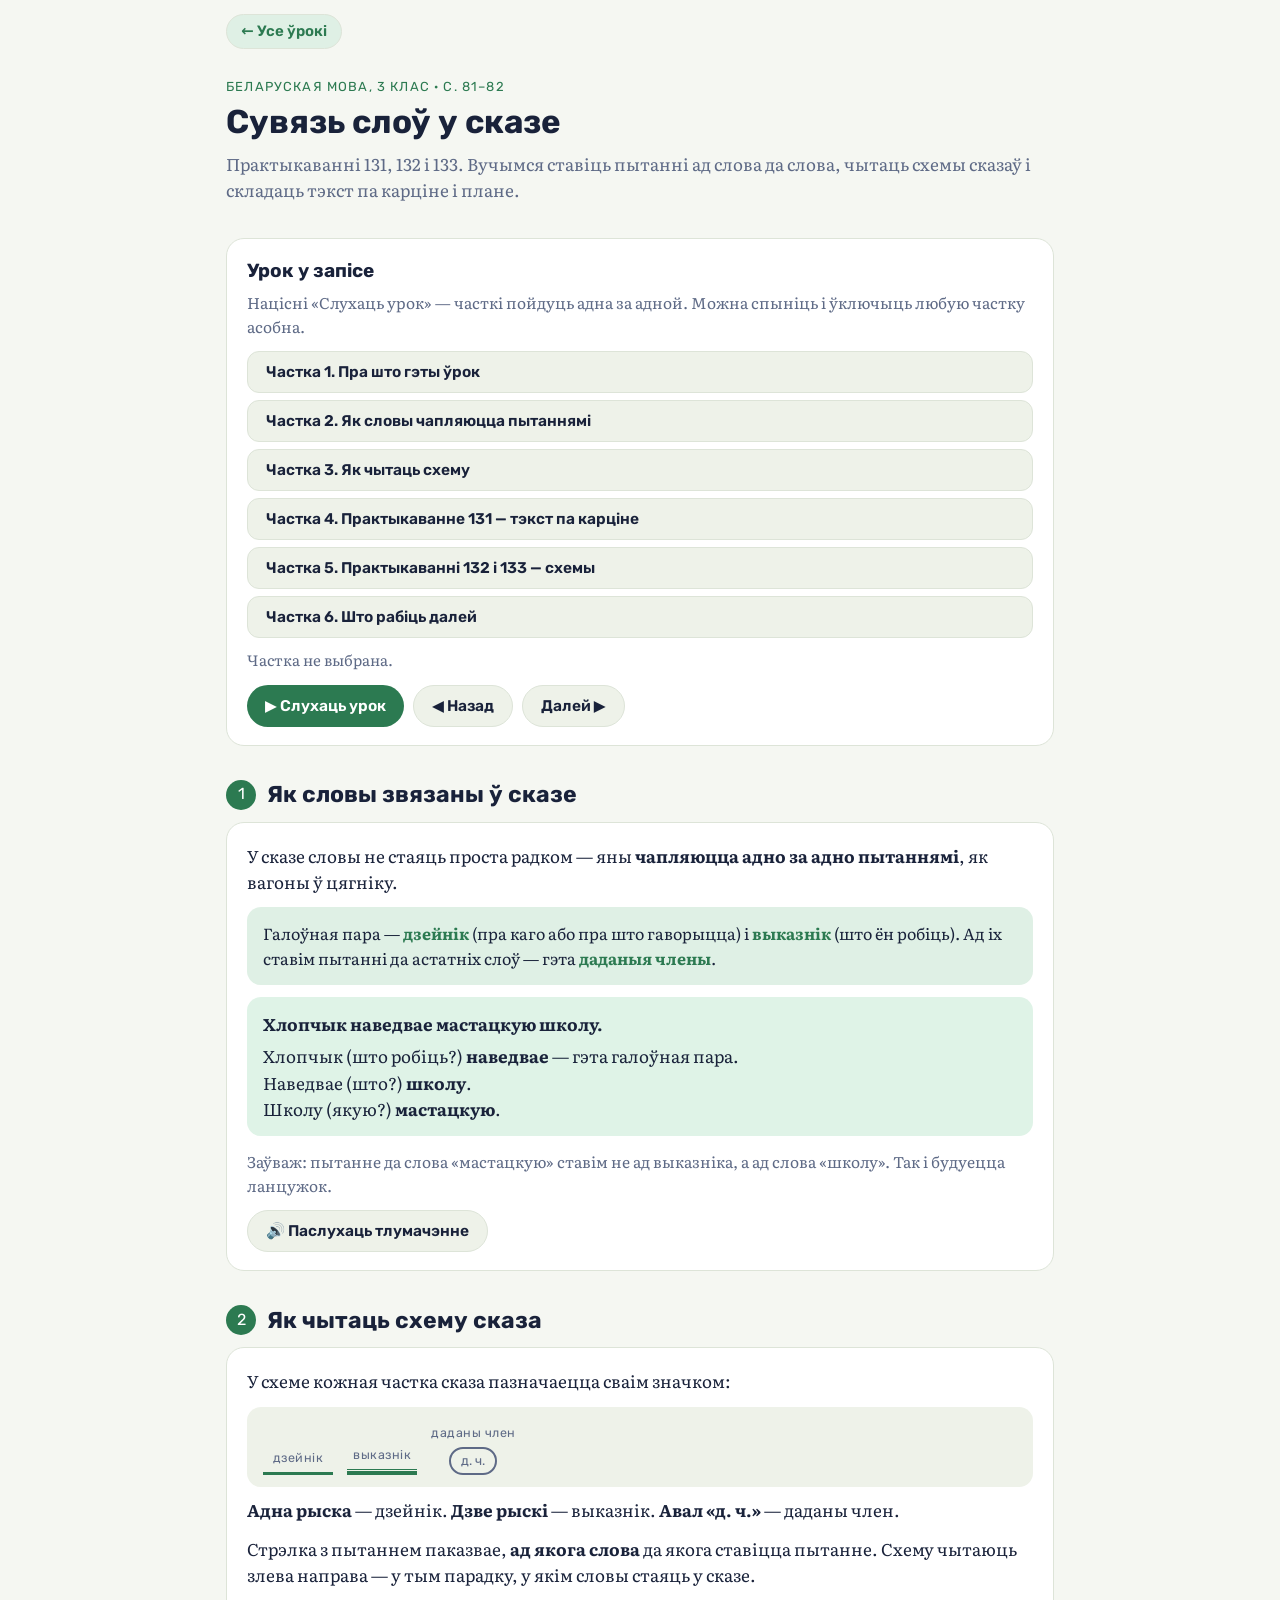
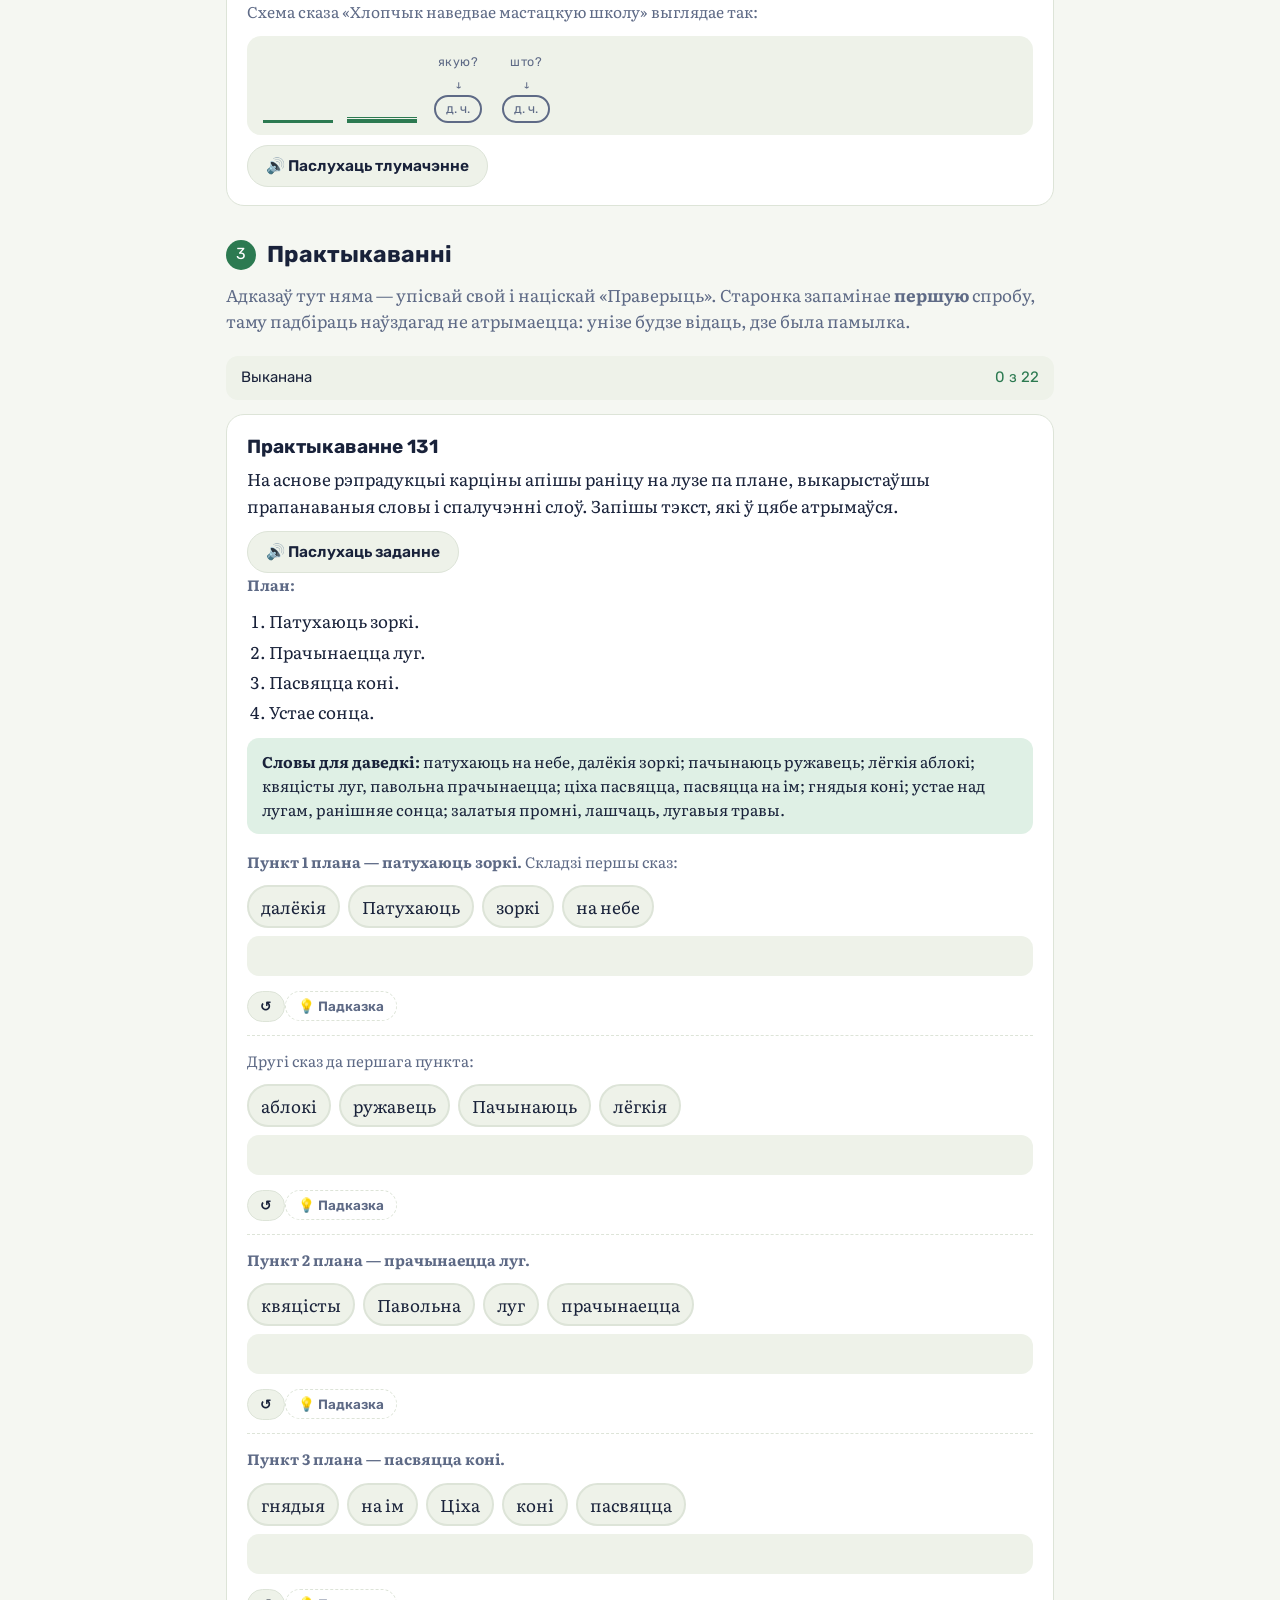
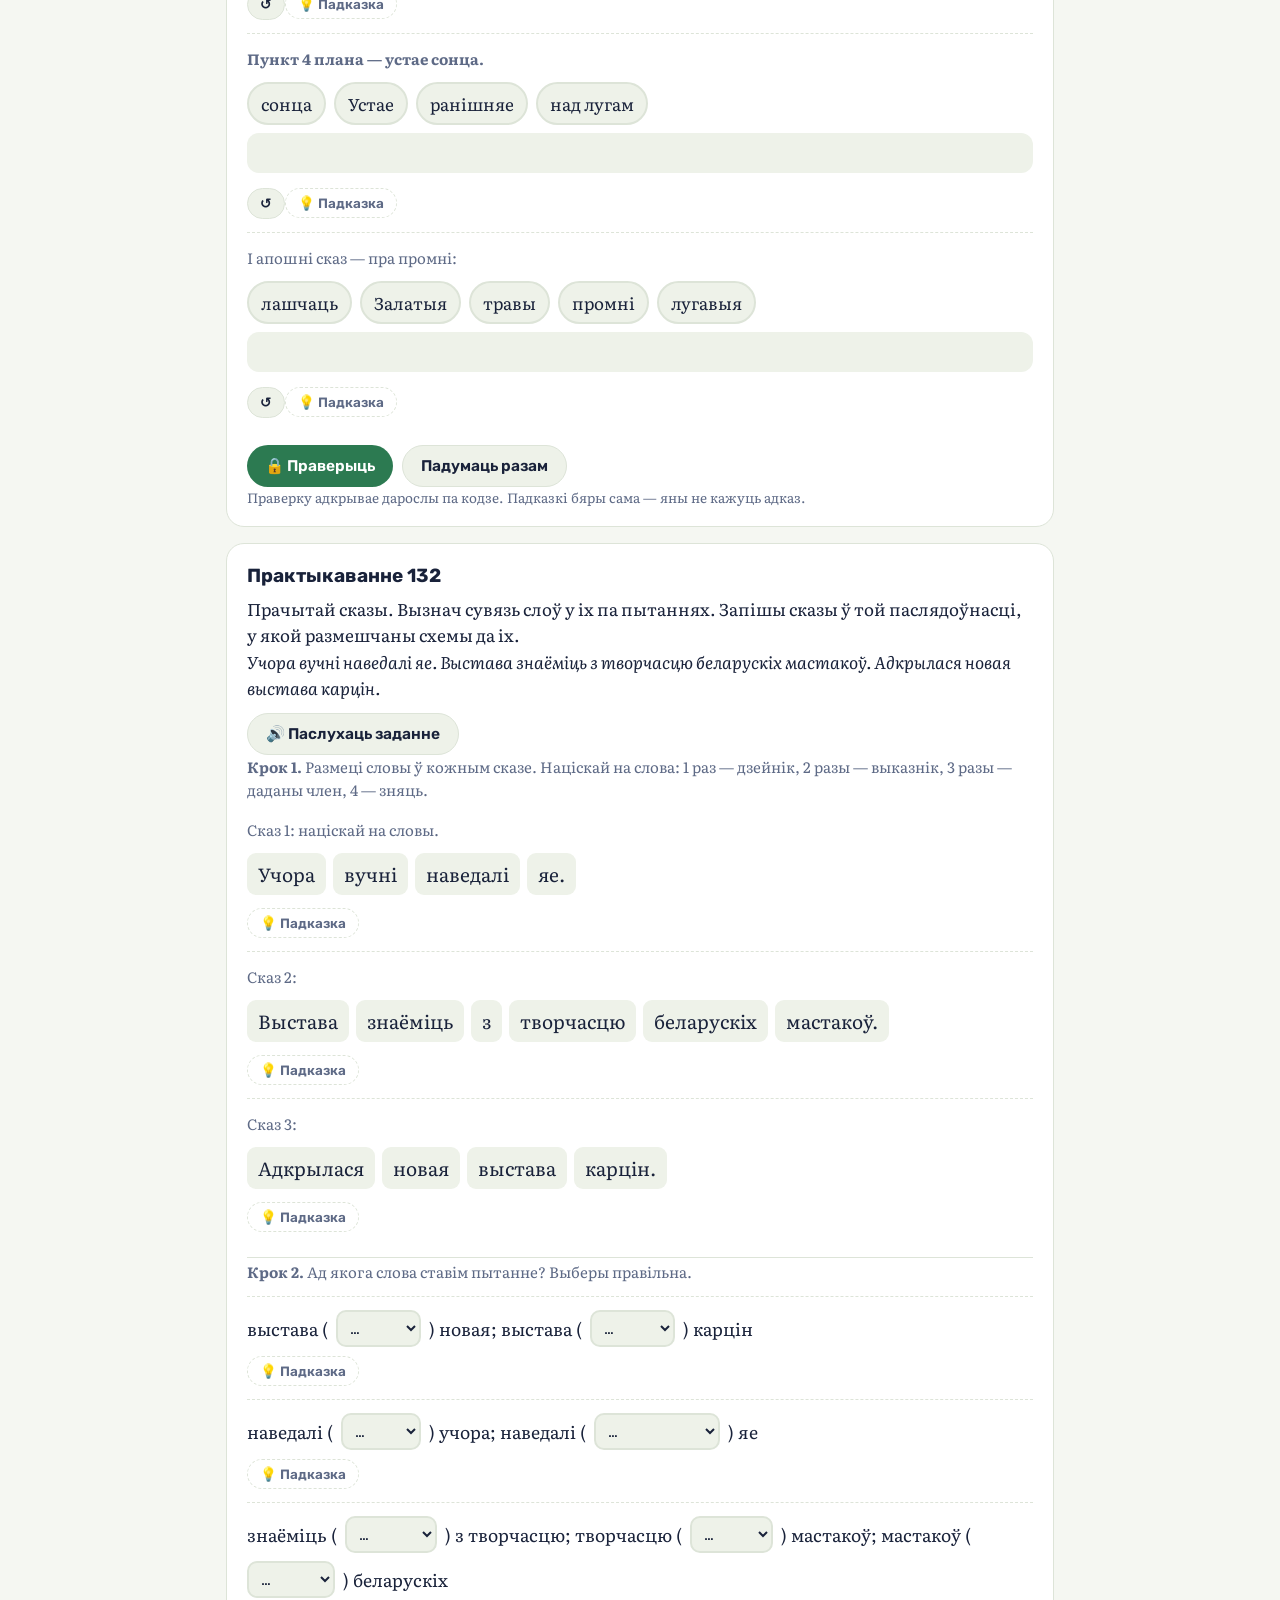
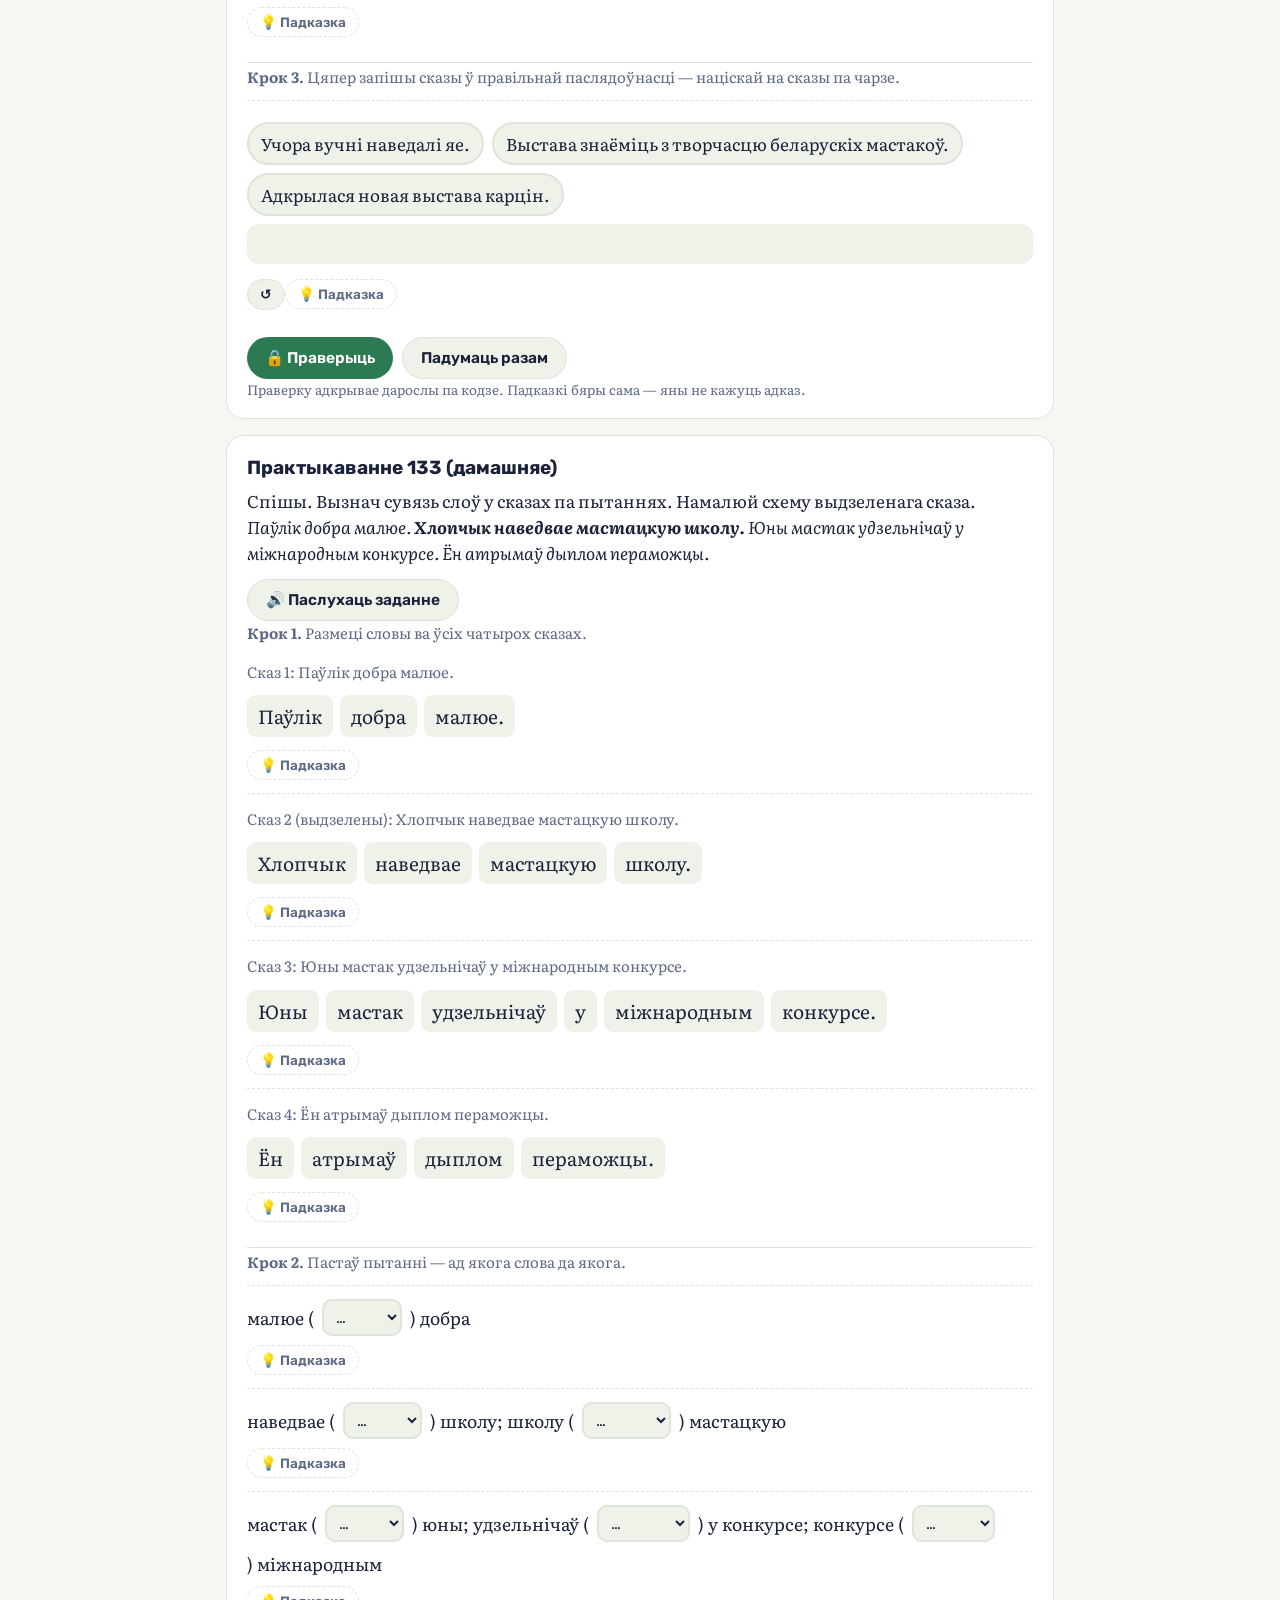
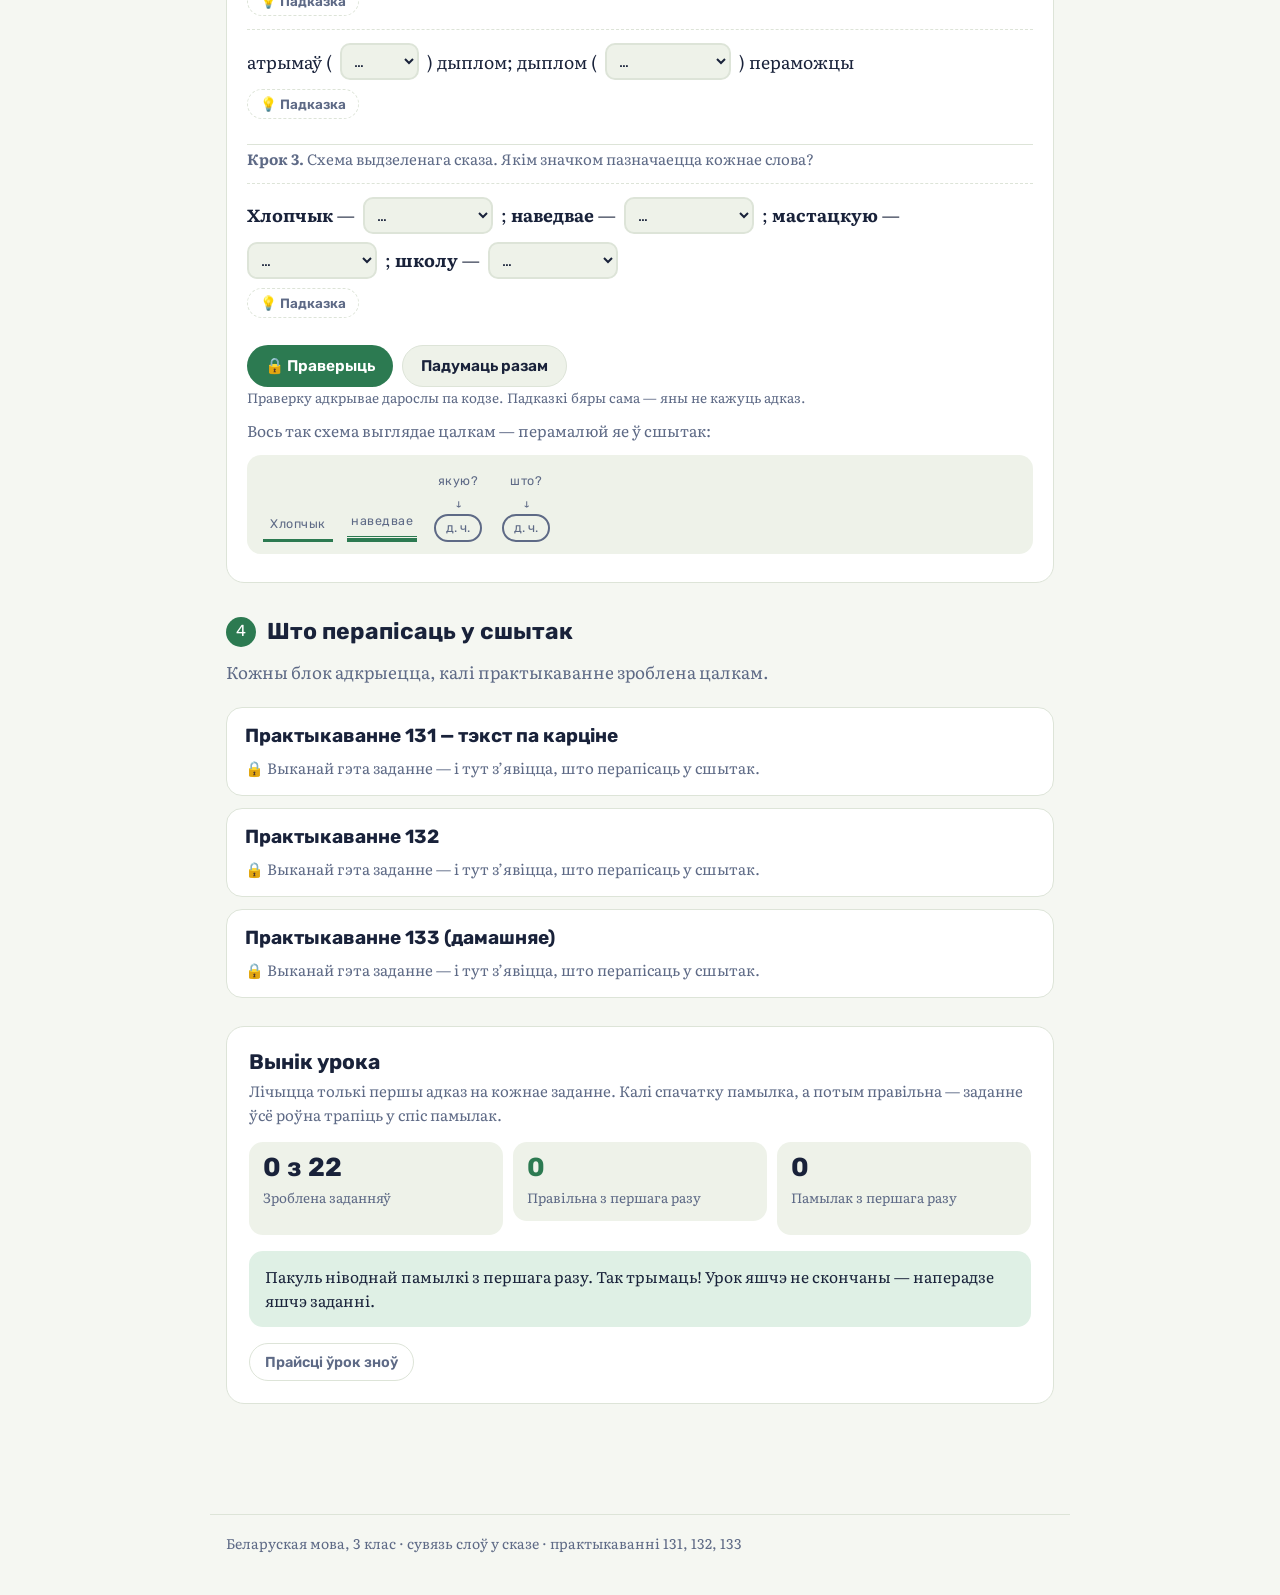
==== belaruskaya-suvyaz.html @ 57e0d3cd "Подсказка в заданиях с выбором тоже говорит о способе Co-Authored-By: Claude Opus 5 <noreply@anthrop" ====
<!doctype html>
<html lang="be">
<head>
<meta charset="utf-8">
<meta name="viewport" content="width=device-width, initial-scale=1, viewport-fit=cover">
<meta name="theme-color" content="#f5f7f2">
<meta name="robots" content="noindex, nofollow">
<title>Сувязь слоў у сказе</title>
<link rel="stylesheet" href="https://fonts.googleapis.com/css2?family=Literata:opsz,wght@7..72,400;7..72,600;7..72,700&family=Rubik:wght@500;600;700&display=swap">
<link rel="stylesheet" href="assets/lesson.css?v=9">
<link rel="stylesheet" href="assets/uroki.css?v=9">
<style>
:root{ --bg:#f5f7f2; --surface-2:#eef2e9; --line:#dde4d8; --accent:#2c7a51; --accent-soft:#dff0e5;
       --font-body:"Literata",Georgia,serif; }
@media (prefers-color-scheme:dark){ :root:not([data-theme="light"]){ --bg:#0f1411; --surface:#171d19; --surface-2:#1f2722; --line:#2b352e; --accent:#7fd0a4; --accent-soft:#17301f; } }
:root[data-theme="dark"]{ --bg:#0f1411; --surface:#171d19; --surface-2:#1f2722; --line:#2b352e; --accent:#7fd0a4; --accent-soft:#17301f; }
.scheme{display:flex;flex-wrap:wrap;align-items:flex-end;gap:14px;background:var(--surface-2);border-radius:14px;padding:16px 16px 12px;margin:10px 0}
.slot{display:flex;flex-direction:column;align-items:center;gap:5px;min-width:54px}
.slot .qq{font-family:var(--font-head);font-size:12.5px;color:var(--muted);letter-spacing:.04em}
.slot .arr{color:var(--muted);font-size:13px;line-height:1}
.bar{display:block;width:70px;height:0;border-top:3px solid var(--accent)}
.bar.p{border-top:3px double var(--accent);height:5px;border-bottom:3px solid var(--accent);width:70px}
.oval{display:inline-flex;align-items:center;justify-content:center;min-width:48px;height:28px;border:2px solid var(--muted);border-radius:999px;font-family:var(--font-head);font-size:13px;color:var(--muted)}
.plan{margin:6px 0 12px;padding-left:22px}
.plan li{margin:4px 0}
.ref{background:var(--accent-soft);border-radius:12px;padding:12px 15px;font-size:15.5px;margin:0 0 12px}
@media (max-width:620px){
  .scheme{flex-wrap:nowrap;overflow-x:auto;gap:9px;padding:14px 12px 10px;-webkit-overflow-scrolling:touch}
  .slot{min-width:46px}
  .bar{width:54px}
  .bar.p{width:54px}
}
</style>
<script src="assets/uroki.js?v=9"></script>
<script src="assets/lesson.js?v=9"></script>
</head>
<body>
<div class="homebar"><a href="./">← Усе ўрокі</a></div>
<div class="wrap">

  <p class="kicker">Беларуская мова, 3 клас · с. 81–82</p>
  <h1>Сувязь слоў у сказе</h1>
  <p class="lead">Практыкаванні 131, 132 і 133. Вучымся ставіць пытанні ад слова да слова, чытаць схемы сказаў і складаць тэкст па карціне і плане.</p>

  <section class="sec">
    <div class="card">
      <h3>Урок у запісе</h3>
      <p class="capt">Націсні «Слухаць урок» — часткі пойдуць адна за адной. Можна спыніць і ўключыць любую частку асобна.</p>
      <div id="audio"></div>
    </div>
  </section>

  <section class="sec">
    <div class="sec-head"><span class="num-badge">1</span><h2>Як словы звязаны ў сказе</h2></div>
    <div class="card">
      <p>У сказе словы не стаяць проста радком — яны <b>чапляюцца адно за адно пытаннямі</b>, як вагоны ў цягніку.</p>
      <p class="rule">Галоўная пара — <b>дзейнік</b> (пра каго або пра што гаворыцца) і <b>выказнік</b> (што ён робіць). Ад іх ставім пытанні да астатніх слоў — гэта <b>даданыя члены</b>.</p>
      <div class="good">
        <p style="margin:0 0 6px"><b>Хлопчык наведвае мастацкую школу.</b></p>
        <p style="margin:0">Хлопчык (што робіць?) <b>наведвае</b> — гэта галоўная пара.<br>
        Наведвае (што?) <b>школу</b>.<br>
        Школу (якую?) <b>мастацкую</b>.</p>
      </div>
      <p class="capt">Заўваж: пытанне да слова «мастацкую» ставім не ад выказніка, а ад слова «школу». Так і будуецца ланцужок.</p>
      <button class="b ghost saybtn" type="button" data-say="Разбяром, як словы звязаны ў сказе. Хлопчык наведвае мастацкую школу. Спачатку знаходзім галоўную пару. Пра каго гаворыцца? Пра хлопчыка. Хлопчык — дзейнік. Хлопчык што робіць? Наведвае. Гэта выказнік. Цяпер ставім пытанні далей. Наведвае што? Школу. А цяпер увага, самае важнае: пытанне да слова мастацкую мы ставім не ад выказніка, а ад слова школу. Школа якая? Мастацкая. Вось так словы і чапляюцца адно за адно, як вагоны.">🔊 Паслухаць тлумачэнне</button>
    </div>
  </section>

  <section class="sec">
    <div class="sec-head"><span class="num-badge">2</span><h2>Як чытаць схему сказа</h2></div>
    <div class="card">
      <p>У схеме кожная частка сказа пазначаецца сваім значком:</p>
      <div class="scheme">
        <div class="slot"><span class="qq">дзейнік</span><span class="bar"></span></div>
        <div class="slot"><span class="qq">выказнік</span><span class="bar p"></span></div>
        <div class="slot"><span class="qq">даданы член</span><span class="oval">д. ч.</span></div>
      </div>
      <p><b>Адна рыска</b> — дзейнік. <b>Дзве рыскі</b> — выказнік. <b>Авал «д. ч.»</b> — даданы член.</p>
      <p>Стрэлка з пытаннем паказвае, <b>ад якога слова</b> да якога ставіцца пытанне. Схему чытаюць злева направа — у тым парадку, у якім словы стаяць у сказе.</p>
      <p class="capt">Схема сказа «Хлопчык наведвае мастацкую школу» выглядае так:</p>
      <div class="scheme">
        <div class="slot"><span class="bar"></span></div>
        <div class="slot"><span class="bar p"></span></div>
        <div class="slot"><span class="qq">якую?</span><span class="arr">↓</span><span class="oval">д. ч.</span></div>
        <div class="slot"><span class="qq">што?</span><span class="arr">↓</span><span class="oval">д. ч.</span></div>
      </div>
      <button class="b ghost saybtn" type="button" data-say="Цяпер пра схемы. У схеме кожная частка сказа мае свой значок. Адна рыска — гэта дзейнік. Дзве рыскі — выказнік. Авал з літарамі дэ чэ — гэта даданы член. Стрэлка з пытаннем паказвае, ад якога слова ставіцца пытанне. Схему чытаюць злева направа, у тым самым парадку, у якім словы стаяць у сказе. Калі табе трэба запісаць сказы ў парадку схем, зрабі так: вазьмі першую схему, паглядзі, колькі ў ёй значкоў і якія пытанні, і знайдзі сказ, які да яе падыходзіць.">🔊 Паслухаць тлумачэнне</button>
    </div>
  </section>

  <section class="sec">
    <div class="sec-head"><span class="num-badge">3</span><h2>Практыкаванні</h2></div>
    <p class="lead">Адказаў тут няма — упісвай свой і націскай «Праверыць». Старонка запамінае <b>першую</b> спробу, таму падбіраць наўздагад не атрымаецца: унізе будзе відаць, дзе была памылка.</p>
    <div class="progress"><span>Выканана</span><span id="progress-n">0 з 0</span></div>
    <div id="ex"></div>
  </section>

  <section class="sec">
    <div class="sec-head"><span class="num-badge">4</span><h2>Што перапісаць у сшытак</h2></div>
    <p class="lead">Кожны блок адкрыецца, калі практыкаванне зроблена цалкам.</p>
    <div id="clean"></div>
  </section>

  <div id="uroki-result"></div>
</div>
<footer>Беларуская мова, 3 клас · сувязь слоў у сказе · практыкаванні 131, 132, 133</footer>

<script>
(function(){
'use strict';
Lesson.start({id:'be-suvyaz', title:'Сувязь слоў у сказе', subject:'Беларуская мова', lang:'be'});

Lesson.audio([
 {t:'Пра што гэты ўрок', s:'Тема урока — сувязь слоў у сказе, то есть связь слов в предложении. Ты уже знаешь, что в предложении есть галоўныя члены — дзейнік и выказнік, и даданыя члены. Теперь научимся показывать, как слова связаны между собой, и читать схемы предложений. А ещё составим текст по картине и плану.'},
 {t:'Як словы чапляюцца пытаннямі', s:'Слова в предложении не просто стоят в ряд — они цепляются друг за друга вопросами, как вагоны. Возьмём сказ: Хлопчык наведвае мастацкую школу. Сначала находим главную пару. Пра каго гаворыцца? Пра хлопчыка. Значит, хлопчык — дзейнік. Хлопчык што робіць? Наведвае. Это выказнік. Теперь от них ставим вопросы дальше. Наведвае што? Школу. И вот самое важное: вопрос к слову мастацкую ставим не от выказніка, а от слова школу. Школа якая? Мастацкая. Вопрос всегда ставят от того слова, с которым слово связано по смыслу.'},
 {t:'Як чытаць схему', s:'Теперь про схемы. В схеме каждая часть предложения обозначается своим значком. Адна рыска — это дзейнік. Дзве рыскі — выказнік. Авал с буквами дэ чэ — даданы член. Стрелка с вопросом показывает, от какого слова к какому ставится вопрос. Схему читают слева направо, в том же порядке, в каком слова стоят в предложении. Поэтому, если надо записать предложения в порядке схем, смотри: сколько значков в схеме, в каком они порядке и какие вопросы.'},
 {t:'Практыкаванне 131 — тэкст па карціне', s:'Практыкаванне сто трыццаць адно. На странице репродукция картины: раніца на лузе. Есть план из четырёх пунктов: Патухаюць зоркі. Прачынаецца луг. Пасвяцца коні. Устае сонца. И есть словы для даведкі — слова-подсказки. Задание: описать утро на лугу по плану, используя эти слова. На странице ты будешь складывать каждое предложение из слов — просто нажимай на слова в нужном порядке. Получится готовый текст, который потом перепишешь в сшытак.'},
 {t:'Практыкаванні 132 і 133 — схемы', s:'Практыкаванне сто трыццаць два. Там три предложения: Учора вучні наведалі яе. Выстава знаёміць з творчасцю беларускіх мастакоў. Адкрылася новая выстава карцін. Надо устно определить связь слов по вопросам, а потом записать предложения в том порядке, в каком даны схемы. Подсказка по смыслу: сначала выставка открылась, потом её посетили, и только потом говорится, с чем она знакомит. Обрати внимание на слово яе — она значит выстава, поэтому предложение с этим словом не может стоять первым. А практыкаванне сто трыццаць тры — домашнее. Там четыре предложения про Паўліка, их надо списать, определить связь слов и нарисовать схему выделенного предложения.'},
 {t:'Што рабіць далей', s:'Переходи к практыкаванням. Делай их по порядку и ничего не пропускай: сто трыццаць адно, сто трыццаць два, сто трыццаць тры. Впиши сразу тот ответ, в котором уверена: страница запоминает первую попытку. Внизу будет итог — сколько заданий сделано с первого раза и где были ошибки. Когда практыкаванне сделано полностью, откроется блок чыставіка — оттуда переписываешь в сшытак.'}
]);

/* ================= 131 ================= */
var e131=Lesson.ex('131','Практыкаванне 131','На аснове рэпрадукцыі карціны апішы раніцу на лузе па плане, выкарыстаўшы прапанаваныя словы і спалучэнні слоў. Запішы тэкст, які ў цябе атрымаўся.',
 'Практыкаванне сто трыццаць адно. Паглядзі на карціну: раніца на лузе. Вось план: патухаюць зоркі, прачынаецца луг, пасвяцца коні, устае сонца. Складзі па чарзе шэсць сказаў з прапанаваных слоў. Націскай на словы ў патрэбным парадку. Калі памылішся, націсні кружок са стрэлкай і пачні сказ спачатку.');
Lesson.note(e131,'<b>План:</b>');
(function(){
  var ol=document.createElement('ol'); ol.className='plan';
  ['Патухаюць зоркі.','Прачынаецца луг.','Пасвяцца коні.','Устае сонца.'].forEach(function(t){
    var li=document.createElement('li'); li.textContent=t; ol.appendChild(li);
  });
  e131.card.appendChild(ol);
  var r=document.createElement('p'); r.className='ref';
  r.innerHTML='<b>Словы для даведкі:</b> патухаюць на небе, далёкія зоркі; пачынаюць ружавець; лёгкія аблокі; квяцісты луг, павольна прачынаецца; ціха пасвяцца, пасвяцца на ім; гнядыя коні; устае над лугам, ранішняе сонца; залатыя промні, лашчаць, лугавыя травы.';
  e131.card.appendChild(r);
})();
Lesson.order(e131,{before:'<b>Пункт 1 плана — патухаюць зоркі.</b> Складзі першы сказ:',
  words:['далёкія','Патухаюць','зоркі','на небе'], order:[1,3,0,2],
  why:'Патухаюць на небе далёкія зоркі.',
  hint:'Пачні з дзеяння: <i>Патухаюць…</i> Потым скажы дзе — <i>на небе</i>. А потым якія і што — <i>далёкія зоркі</i>.'});
Lesson.order(e131,{before:'Другі сказ да першага пункта:',
  words:['аблокі','ружавець','Пачынаюць','лёгкія'], order:[2,1,3,0],
  why:'Пачынаюць ружавець лёгкія аблокі.',
  hint:'Спачатку <i>Пачынаюць ружавець</i> — гэта дзеянне з двух слоў, потым <i>лёгкія аблокі</i>.'});
Lesson.order(e131,{before:'<b>Пункт 2 плана — прачынаецца луг.</b>',
  words:['квяцісты','Павольна','луг','прачынаецца'], order:[1,3,0,2],
  why:'Павольна прачынаецца квяцісты луг.',
  hint:'Пачні са слова <i>Павольна</i> — яно адказвае на пытанне «як?».'});
Lesson.order(e131,{before:'<b>Пункт 3 плана — пасвяцца коні.</b>',
  words:['гнядыя','на ім','Ціха','коні','пасвяцца'], order:[2,4,1,0,3],
  why:'Ціха пасвяцца на ім гнядыя коні. («На ім» — значыць на лузе.)',
  hint:'Пачні са слова <i>Ціха</i>, потым дзеянне <i>пасвяцца</i>, потым дзе — <i>на ім</i>, і ў канцы <i>гнядыя коні</i>.'});
Lesson.order(e131,{before:'<b>Пункт 4 плана — устае сонца.</b>',
  words:['сонца','Устае','ранішняе','над лугам'], order:[1,3,2,0],
  why:'Устае над лугам ранішняе сонца.',
  hint:'Пачні з дзеяння <i>Устае</i>, потым дзе — <i>над лугам</i>, потым якое і што — <i>ранішняе сонца</i>.'});
Lesson.order(e131,{before:'І апошні сказ — пра промні:',
  words:['лашчаць','Залатыя','травы','промні','лугавыя'], order:[1,3,0,4,2],
  why:'Залатыя промні лашчаць лугавыя травы.',
  hint:'Хто? <i>Залатыя промні</i>. Што робяць? <i>Лашчаць</i>. Каго? <i>лугавыя травы</i>.'});
Lesson.btns(e131);
Lesson.clean('131','Практыкаванне 131 — тэкст па карціне',[
 '<b>Раніца на лузе</b>',
 'Патухаюць на небе далёкія зоркі. Пачынаюць ружавець лёгкія аблокі.',
 'Павольна прачынаецца квяцісты луг.',
 'Ціха пасвяцца на ім гнядыя коні.',
 'Устае над лугам ранішняе сонца. Залатыя промні лашчаць лугавыя травы.']);

/* ================= 132 ================= */
var e132=Lesson.ex('132','Практыкаванне 132','Прачытай сказы. Вызнач сувязь слоў у іх па пытаннях. Запішы сказы ў той паслядоўнасці, у якой размешчаны схемы да іх.<br><i>Учора вучні наведалі яе. Выстава знаёміць з творчасцю беларускіх мастакоў. Адкрылася новая выстава карцін.</i>',
 'Практыкаванне сто трыццаць два. Прачытай тры сказы. Учора вучні наведалі яе. Выстава знаёміць з творчасцю беларускіх мастакоў. Адкрылася новая выстава карцін. Спачатку ў кожным сказе размеці словы: дзейнік, выказнік і даданыя члены. Потым вызнач сувязь слоў па пытаннях. А ў канцы запішы сказы ў правільнай паслядоўнасці. Падумай пра сэнс: спачатку выстава адкрылася, потым вучні яе наведалі, і толькі потым гаворыцца, з чым яна знаёміць. Слова яе азначае выставу, таму гэты сказ не можа быць першым.');
Lesson.note(e132,'<b>Крок 1.</b> Размеці словы ў кожным сказе. Націскай на слова: 1 раз — дзейнік, 2 разы — выказнік, 3 разы — даданы член, 4 — зняць.');
Lesson.mark(e132,{hint:'Сказ 1: націскай на словы.', words:[
  {w:'Учора',r:2,why:'Наведалі (калі?) учора — даданы член.'},
  {w:'вучні',r:0,why:'Пра каго гаворыцца? (хто?) вучні — дзейнік, адна рыска.'},
  {w:'наведалі',r:1,why:'Вучні (што зрабілі?) наведалі — выказнік, дзве рыскі.'},
  {w:'яе.',r:2,why:'Наведалі (каго? што?) яе — даданы член. «Яе» тут азначае выставу.'}]});
Lesson.mark(e132,{hint:'Сказ 2:', words:[
  {w:'Выстава',r:0,why:'Пра што гаворыцца? (што?) выстава — дзейнік.'},
  {w:'знаёміць',r:1,why:'Выстава (што робіць?) знаёміць — выказнік.'},
  {w:'з',r:2,why:'Прыназоўнік «з» ідзе разам са словам «творчасцю» — разам яны даданы член.'},
  {w:'творчасцю',r:2,why:'Знаёміць (з чым?) з творчасцю — даданы член.'},
  {w:'беларускіх',r:2,why:'Мастакоў (якіх?) беларускіх — даданы член.'},
  {w:'мастакоў.',r:2,why:'Творчасцю (каго?) мастакоў — даданы член.'}]});
Lesson.mark(e132,{hint:'Сказ 3:', words:[
  {w:'Адкрылася',r:1,why:'Выстава (што зрабіла?) адкрылася — выказнік.'},
  {w:'новая',r:2,why:'Выстава (якая?) новая — даданы член.'},
  {w:'выстава',r:0,why:'Пра што гаворыцца? (што?) выстава — дзейнік.'},
  {w:'карцін.',r:2,why:'Выстава (чаго?) карцін — даданы член.'}]});
Lesson.hr(e132);
Lesson.note(e132,'<b>Крок 2.</b> Ад якога слова ставім пытанне? Выберы правільна.');
Lesson.picks(e132,{label:'Сувязь у сказе «Адкрылася новая выстава карцін»',
  parts:['выстава (',{q:'',opts:['якая?','чаго?','дзе?'],a:0,why:'Новая — гэта прымета выставы, таму пытанне <b>якая?</b>'},') новая; выстава (',{q:'',opts:['чаго?','якая?','калі?'],a:0,why:'Выстава <b>чаго?</b> — карцін.'},') карцін'],
  ok:'Адкрылася (што?) выстава; выстава (якая?) новая; выстава (чаго?) карцін.'});
Lesson.picks(e132,{label:'Сувязь у сказе «Учора вучні наведалі яе»',
  parts:['наведалі (',{q:'',opts:['калі?','дзе?','як?'],a:0,why:'Учора — гэта час, пытанне <b>калі?</b>'},') учора; наведалі (',{q:'',opts:['каго? што?','якія?','чыю?'],a:0,why:'Наведалі <b>каго? што?</b> — яе.'},') яе'],
  ok:'Вучні (што зрабілі?) наведалі; наведалі (калі?) учора; наведалі (каго? што?) яе.'});
Lesson.picks(e132,{label:'Сувязь у сказе «Выстава знаёміць з творчасцю беларускіх мастакоў»',
  parts:['знаёміць (',{q:'',opts:['з чым?','калі?','якая?'],a:0,why:'Знаёміць <b>з чым?</b> — з творчасцю.'},') з творчасцю; творчасцю (',{q:'',opts:['каго?','дзе?','як?'],a:0,why:'Творчасцю <b>каго?</b> — мастакоў.'},') мастакоў; мастакоў (',{q:'',opts:['якіх?','чаго?','куды?'],a:0,why:'Мастакоў <b>якіх?</b> — беларускіх.'},') беларускіх'],
  ok:'Знаёміць (з чым?) з творчасцю; творчасцю (каго?) мастакоў; мастакоў (якіх?) беларускіх.'});
Lesson.hr(e132);
Lesson.note(e132,'<b>Крок 3.</b> Цяпер запішы сказы ў правільнай паслядоўнасці — націскай на сказы па чарзе.');
Lesson.order(e132,{label:'Паслядоўнасць сказаў у практыкаванні 132',
  words:['Учора вучні наведалі яе.','Выстава знаёміць з творчасцю беларускіх мастакоў.','Адкрылася новая выстава карцін.'],
  order:[2,0,1], tail:'',
  why:'Спачатку выстава адкрылася, потым вучні яе наведалі, і толькі потым гаворыцца, з чым яна знаёміць.',
  hint:'Падумай пра сэнс. Слова <b>яе</b> замяняе слова <b>выстава</b> — значыць, спачатку павінна быць названа сама выстава. А сказ пра тое, з чым выстава знаёміць, — самы падрабязны, ён ідзе апошнім.'});
Lesson.btns(e132);
Lesson.clean('132','Практыкаванне 132',[
 '1. <u class="underP">Адкрылася</u> новая <u class="underS">выстава</u> карцін.',
 '2. Учора <u class="underS">вучні</u> <u class="underP">наведалі</u> яе.',
 '3. <u class="underS">Выстава</u> <u class="underP">знаёміць</u> з творчасцю беларускіх мастакоў.',
 'Сувязь слоў: выстава (якая?) новая, выстава (чаго?) карцін; наведалі (калі?) учора, наведалі (каго? што?) яе; знаёміць (з чым?) з творчасцю, творчасцю (каго?) мастакоў, мастакоў (якіх?) беларускіх.']);

/* ================= 133 ================= */
var e133=Lesson.ex('133','Практыкаванне 133 (дамашняе)','Спішы. Вызнач сувязь слоў у сказах па пытаннях. Намалюй схему выдзеленага сказа.<br><i>Паўлік добра малюе. <b>Хлопчык наведвае мастацкую школу.</b> Юны мастак удзельнічаў у міжнародным конкурсе. Ён атрымаў дыплом пераможцы.</i>',
 'Практыкаванне сто трыццаць тры, дамашняе. Тэкст: Паўлік добра малюе. Хлопчык наведвае мастацкую школу. Юны мастак удзельнічаў у міжнародным конкурсе. Ён атрымаў дыплом пераможцы. Трэба спісаць тэкст, вызначыць сувязь слоў у сказах па пытаннях і намаляваць схему выдзеленага сказа. Выдзелены сказ — Хлопчык наведвае мастацкую школу. Спачатку размеці словы ва ўсіх чатырох сказах, потым пастаў пытанні, а ў канцы збяры схему.');
Lesson.note(e133,'<b>Крок 1.</b> Размеці словы ва ўсіх чатырох сказах.');
Lesson.mark(e133,{hint:'Сказ 1: Паўлік добра малюе.', words:[
  {w:'Паўлік',r:0,why:'Пра каго гаворыцца? (хто?) Паўлік — дзейнік.'},
  {w:'добра',r:2,why:'Малюе (як?) добра — даданы член.'},
  {w:'малюе.',r:1,why:'Паўлік (што робіць?) малюе — выказнік.'}]});
Lesson.mark(e133,{hint:'Сказ 2 (выдзелены): Хлопчык наведвае мастацкую школу.', words:[
  {w:'Хлопчык',r:0,why:'Пра каго гаворыцца? (хто?) хлопчык — дзейнік.'},
  {w:'наведвае',r:1,why:'Хлопчык (што робіць?) наведвае — выказнік.'},
  {w:'мастацкую',r:2,why:'Школу (якую?) мастацкую — даданы член.'},
  {w:'школу.',r:2,why:'Наведвае (што?) школу — даданы член.'}]});
Lesson.mark(e133,{hint:'Сказ 3: Юны мастак удзельнічаў у міжнародным конкурсе.', words:[
  {w:'Юны',r:2,why:'Мастак (які?) юны — даданы член.'},
  {w:'мастак',r:0,why:'Пра каго гаворыцца? (хто?) мастак — дзейнік.'},
  {w:'удзельнічаў',r:1,why:'Мастак (што рабіў?) удзельнічаў — выказнік.'},
  {w:'у',r:2,why:'Прыназоўнік «у» ідзе разам са словам «конкурсе».'},
  {w:'міжнародным',r:2,why:'Конкурсе (якім?) міжнародным — даданы член.'},
  {w:'конкурсе.',r:2,why:'Удзельнічаў (у чым?) у конкурсе — даданы член.'}]});
Lesson.mark(e133,{hint:'Сказ 4: Ён атрымаў дыплом пераможцы.', words:[
  {w:'Ён',r:0,why:'Пра каго гаворыцца? (хто?) ён — дзейнік. «Ён» тут замяняе слова «мастак».'},
  {w:'атрымаў',r:1,why:'Ён (што зрабіў?) атрымаў — выказнік.'},
  {w:'дыплом',r:2,why:'Атрымаў (што?) дыплом — даданы член.'},
  {w:'пераможцы.',r:2,why:'Дыплом (чый? каго?) пераможцы — даданы член.'}]});
Lesson.hr(e133);
Lesson.note(e133,'<b>Крок 2.</b> Пастаў пытанні — ад якога слова да якога.');
Lesson.picks(e133,{label:'Сувязь слоў у сказе «Паўлік добра малюе»',
  parts:['малюе (',{q:'',opts:['як?','дзе?','калі?'],a:0,why:'Добра — гэта спосаб дзеяння, пытанне <b>як?</b>'},') добра'],
  ok:'Паўлік (што робіць?) малюе; малюе (як?) добра.'});
Lesson.picks(e133,{label:'Сувязь слоў у выдзеленым сказе',
  parts:['наведвае (',{q:'',opts:['што?','дзе?','як?'],a:0,why:'Наведвае <b>што?</b> — школу.'},') школу; школу (',{q:'',opts:['якую?','чаго?','куды?'],a:0,why:'Школу <b>якую?</b> — мастацкую. Пытанне ставім ад слова «школу», а не ад выказніка!'},') мастацкую'],
  ok:'Хлопчык (што робіць?) наведвае; наведвае (што?) школу; школу (якую?) мастацкую.'});
Lesson.picks(e133,{label:'Сувязь слоў у сказе «Юны мастак удзельнічаў у міжнародным конкурсе»',
  parts:['мастак (',{q:'',opts:['які?','чый?','як?'],a:0,why:'Мастак <b>які?</b> — юны.'},') юны; удзельнічаў (',{q:'',opts:['у чым?','калі?','як?'],a:0,why:'Удзельнічаў <b>у чым?</b> — у конкурсе.'},') у конкурсе; конкурсе (',{q:'',opts:['якім?','дзе?','чаго?'],a:0,why:'Конкурсе <b>якім?</b> — міжнародным.'},') міжнародным'],
  ok:'Мастак (які?) юны; удзельнічаў (у чым?) у конкурсе; конкурсе (якім?) міжнародным.'});
Lesson.picks(e133,{label:'Сувязь слоў у сказе «Ён атрымаў дыплом пераможцы»',
  parts:['атрымаў (',{q:'',opts:['што?','дзе?','чый?'],a:0,why:'Атрымаў <b>што?</b> — дыплом.'},') дыплом; дыплом (',{q:'',opts:['чый? каго?','якім?','калі?'],a:0,why:'Дыплом <b>чый? каго?</b> — пераможцы.'},') пераможцы'],
  ok:'Ён (што зрабіў?) атрымаў; атрымаў (што?) дыплом; дыплом (каго?) пераможцы.'});
Lesson.hr(e133);
Lesson.note(e133,'<b>Крок 3.</b> Схема выдзеленага сказа. Якім значком пазначаецца кожнае слова?');
Lesson.picks(e133,{label:'Схема сказа «Хлопчык наведвае мастацкую школу»',
  parts:['<b>Хлопчык</b> — ',{q:'',opts:['адна рыска','дзве рыскі','авал д. ч.'],a:0,why:'Хлопчык — дзейнік, значыць <b>адна рыска</b>.'},'; <b>наведвае</b> — ',{q:'',opts:['дзве рыскі','адна рыска','авал д. ч.'],a:0,why:'Наведвае — выказнік, значыць <b>дзве рыскі</b>.'},'; <b>мастацкую</b> — ',{q:'',opts:['авал д. ч.','адна рыска','дзве рыскі'],a:0,why:'Мастацкую — даданы член, значыць <b>авал д. ч.</b>'},'; <b>школу</b> — ',{q:'',opts:['авал д. ч.','адна рыска','дзве рыскі'],a:0,why:'Школу — таксама даданы член, <b>авал д. ч.</b>'}],
  ok:'Схема: адна рыска, дзве рыскі, авал (якую?), авал (што?).'});
Lesson.btns(e133);
(function(){
  var p=document.createElement('p'); p.className='capt';
  p.innerHTML='Вось так схема выглядае цалкам — перамалюй яе ў сшытак:';
  e133.card.appendChild(p);
  var s=document.createElement('div'); s.className='scheme';
  s.innerHTML='<div class="slot"><span class="qq">Хлопчык</span><span class="bar"></span></div>'
    +'<div class="slot"><span class="qq">наведвае</span><span class="bar p"></span></div>'
    +'<div class="slot"><span class="qq">якую?</span><span class="arr">↓</span><span class="oval">д. ч.</span></div>'
    +'<div class="slot"><span class="qq">што?</span><span class="arr">↓</span><span class="oval">д. ч.</span></div>';
  e133.card.appendChild(s);
})();
Lesson.clean('133','Практыкаванне 133 (дамашняе)',[
 '<u class="underS">Паўлік</u> добра <u class="underP">малюе</u>.',
 '<u class="underS">Хлопчык</u> <u class="underP">наведвае</u> мастацкую школу.',
 'Юны <u class="underS">мастак</u> <u class="underP">удзельнічаў</u> у міжнародным конкурсе.',
 '<u class="underS">Ён</u> <u class="underP">атрымаў</u> дыплом пераможцы.',
 'Схема выдзеленага сказа: <b>—— ═══ (д. ч. якую?) (д. ч. што?)</b>',
 'Сувязь слоў: наведвае (што?) школу; школу (якую?) мастацкую.']);

Lesson.mount();
})();
</script>
</body>
</html>
---- assets/lesson.css ----
/* Общий вид всех уроков. Каждая страница задаёт только свой акцентный цвет
   через --accent / --accent-soft в собственном <style>. */
:root{
  --bg:#f3f6fc; --surface:#ffffff; --surface-2:#eef2fa;
  --ink:#19223a; --muted:#5e6a86; --line:#dbe3f2;
  --accent:#3550c8; --accent-soft:#e3e9fd;
  --ok:#2f9e63; --ok-soft:#dff3e7;
  --warn:#c2691c; --warn-soft:#fbead8;
  --wrong:#d94a4a; --wrong-soft:#fde4e4;
  --r1:#2b5fd0; --r1-soft:#e2e9fb;
  --r2:#7b3fb8; --r2-soft:#eee2fa;
  --r3:#c2691c; --r3-soft:#fbead8;
  --font-body:"Nunito",system-ui,-apple-system,"Segoe UI",sans-serif;
  --font-head:"Rubik","Nunito",system-ui,sans-serif;
}
@media (prefers-color-scheme:dark){
  :root:not([data-theme="light"]){
    --bg:#11141c; --surface:#1a1f2b; --surface-2:#222838;
    --ink:#eef2fa; --muted:#a3aec5; --line:#2e3547;
    --accent-soft:#222c52; --ok-soft:#17301f; --warn-soft:#332213; --wrong-soft:#3a1e1e;
    --r1-soft:#1d2746; --r2-soft:#2a1d3d; --r3-soft:#332213;
  }
}
:root[data-theme="dark"]{
  --bg:#11141c; --surface:#1a1f2b; --surface-2:#222838;
  --ink:#eef2fa; --muted:#a3aec5; --line:#2e3547;
  --accent-soft:#222c52; --ok-soft:#17301f; --warn-soft:#332213; --wrong-soft:#3a1e1e;
  --r1-soft:#1d2746; --r2-soft:#2a1d3d; --r3-soft:#332213;
}
*{box-sizing:border-box}
html{-webkit-text-size-adjust:100%}
body{margin:0;background:var(--bg);color:var(--ink);font-family:var(--font-body);font-size:17px;line-height:1.55}
.homebar{max-width:860px;margin:0 auto;padding:14px max(16px,env(safe-area-inset-left,0px)) 0}
.homebar a{display:inline-block;font:600 15px/1 var(--font-head);color:var(--accent);text-decoration:none;background:var(--accent-soft);border:1px solid var(--line);border-radius:999px;padding:9px 14px}
.wrap{max-width:860px;margin:0 auto;padding:10px max(16px,env(safe-area-inset-left,0px)) 70px max(16px,env(safe-area-inset-right,0px))}
.kicker{font-family:var(--font-head);font-size:13px;letter-spacing:.09em;text-transform:uppercase;color:var(--accent);margin:18px 0 6px}
h1{font-family:var(--font-head);font-size:33px;line-height:1.15;margin:0 0 10px}
h2{font-family:var(--font-head);font-size:23px;line-height:1.2;margin:0}
h3{font-family:var(--font-head);font-size:19px;line-height:1.25;margin:0 0 8px}
.lead{color:var(--muted);margin:0 0 22px;font-size:17px}
.sec{margin:34px 0 0}
.sec-head{display:flex;align-items:center;gap:11px;margin-bottom:12px}
.num-badge{flex:none;width:30px;height:30px;border-radius:50%;background:var(--accent);color:#fff;font-family:var(--font-head);font-size:16px;display:flex;align-items:center;justify-content:center}
.card{background:var(--surface);border:1px solid var(--line);border-radius:18px;padding:20px 20px 18px;margin:0 0 16px}
.card p{margin:0 0 12px}
.card p:last-child{margin-bottom:0}
.capt{color:var(--muted);font-size:15.5px}
.q{color:var(--muted);font-size:15px;margin:0 0 10px}
.rule{background:var(--accent-soft);border-radius:14px;padding:14px 16px;margin:0 0 14px;font-size:16px}
.rule b{color:var(--accent)}
.good{background:var(--ok-soft);border-radius:14px;padding:14px 16px;margin:0 0 14px}
.warnbox{background:var(--warn-soft);border-radius:14px;padding:14px 16px;margin:0 0 14px}
.say{background:var(--surface-2);border-radius:12px;padding:11px 14px;margin:0 0 9px;font-size:16px}
.progress{display:flex;justify-content:space-between;align-items:center;gap:10px;background:var(--surface-2);border-radius:12px;padding:10px 15px;font-family:var(--font-head);font-size:15px;margin-bottom:14px}
.progress span:last-child{color:var(--accent)}
.item{padding:13px 0;border-top:1px dashed var(--line)}
.item:first-of-type{border-top:none;padding-top:4px}
.row{display:flex;flex-wrap:wrap;align-items:center;gap:8px;font-size:17.5px}
.qt{font-family:var(--font-head);font-weight:500}
.unit{color:var(--muted);font-size:15px}
input.ansbox{width:4.4em;text-align:center;font-family:var(--font-head);font-weight:700;font-size:18px;padding:6px 4px;border:2px solid var(--line);border-radius:10px;background:var(--surface-2);color:var(--ink);font-variant-numeric:tabular-nums}
input.ansbox.wide{width:12em;text-align:left;padding-left:10px}
input.ansbox.xwide{width:100%;max-width:100%;text-align:left;padding-left:10px;font-weight:600}
input.ansbox:focus{outline:3px solid var(--accent);outline-offset:1px}
input.ansbox.ok{border-color:var(--ok);background:var(--ok-soft);color:var(--ok)}
input.ansbox.bad{border-color:var(--wrong);background:var(--wrong-soft);color:var(--wrong)}
textarea.ansarea{width:100%;min-height:76px;font-family:var(--font-body);font-size:16px;padding:10px 12px;border:2px solid var(--line);border-radius:12px;background:var(--surface-2);color:var(--ink);resize:vertical}
textarea.ansarea:focus{outline:3px solid var(--accent);outline-offset:1px}
select.pick{font-family:var(--font-head);font-size:16px;padding:6px 8px;border:2px solid var(--line);border-radius:10px;background:var(--surface-2);color:var(--ink);max-width:100%}
select.pick.ok{border-color:var(--ok);background:var(--ok-soft)}
select.pick.bad{border-color:var(--wrong);background:var(--wrong-soft)}
.opts{display:flex;flex-wrap:wrap;gap:8px;margin-top:10px}
.opt{font-family:var(--font-head);font-size:15.5px;padding:9px 14px;border-radius:999px;border:2px solid var(--line);background:var(--surface-2);color:var(--ink);cursor:pointer;text-align:left}
.opt:hover{border-color:var(--accent)}
.opt.ok{border-color:var(--ok);background:var(--ok-soft);color:var(--ok)}
.opt.bad{border-color:var(--wrong);background:var(--wrong-soft);color:var(--wrong)}
.sent{display:flex;flex-wrap:wrap;gap:7px;margin:10px 0 4px;font-size:19px}
.w{font-family:var(--font-body);font-size:19px;padding:5px 9px;border-radius:9px;border:2px solid transparent;background:var(--surface-2);color:var(--ink);cursor:pointer}
.w.r0{border-color:var(--r1);background:var(--r1-soft);text-decoration:underline;text-decoration-thickness:3px;text-underline-offset:4px}
.w.r1{border-color:var(--r2);background:var(--r2-soft);text-decoration:underline;text-decoration-style:double;text-decoration-thickness:3px;text-underline-offset:4px}
.w.r2{border-color:var(--r3);background:var(--r3-soft);text-decoration:underline;text-decoration-style:dashed;text-underline-offset:4px}
.w.on{border-color:var(--accent);background:var(--accent-soft)}
.w.err{outline:3px solid var(--wrong);outline-offset:1px}
.bank{display:flex;flex-wrap:wrap;gap:8px;margin:8px 0}
.word{font-family:var(--font-body);font-size:17px;padding:7px 12px;border-radius:999px;border:2px solid var(--line);background:var(--surface-2);color:var(--ink);cursor:pointer}
.word.used{opacity:.35}
.built{min-height:40px;background:var(--surface-2);border-radius:12px;padding:10px 13px;margin:6px 0;font-size:18px}
.morph{display:flex;flex-wrap:wrap;gap:6px;align-items:flex-end;margin:10px 0}
.mp{display:flex;flex-direction:column;align-items:center;gap:5px}
.mp .pv{font-family:var(--font-head);font-size:22px;letter-spacing:.02em;padding:3px 7px;border-radius:8px;background:var(--surface-2)}
.mp select{font-family:var(--font-head);font-size:13.5px;padding:4px 5px;border:2px solid var(--line);border-radius:9px;background:var(--surface);color:var(--ink)}
.mp select.ok{border-color:var(--ok);background:var(--ok-soft)}
.mp select.bad{border-color:var(--wrong);background:var(--wrong-soft)}
.fb{margin-top:10px;padding:11px 14px;border-radius:12px;font-size:15.5px;line-height:1.5}
.fb.ok{background:var(--ok-soft);color:var(--ok)}
.fb.bad{background:var(--wrong-soft);color:var(--wrong)}
.fb.tip{background:var(--accent-soft)}
.btns{display:flex;flex-wrap:wrap;gap:9px;margin-top:14px}
.b{font-family:var(--font-head);font-size:15.5px;font-weight:600;cursor:pointer;background:var(--accent);color:#fff;border:none;border-radius:999px;padding:11px 18px}
.b.ghost{background:var(--surface-2);color:var(--ink);border:1px solid var(--line)}
.b:disabled{opacity:.5;cursor:default}
.clean{background:var(--surface);border:1px solid var(--line);border-radius:16px;padding:16px 18px;margin:0 0 12px}
.clean.open{border-color:var(--ok)}
.clean .lock{color:var(--muted);font-size:15px;margin:0}
.clean ol{margin:8px 0 0;padding-left:22px}
.clean li{margin:6px 0;font-size:16.5px}
footer{max-width:860px;margin:40px auto 0;padding:18px max(16px,env(safe-area-inset-left,0px)) 40px;color:var(--muted);font-size:14px;border-top:1px solid var(--line)}
u.underS{text-decoration:underline;text-decoration-thickness:2px;text-underline-offset:3px}
u.underP{text-decoration:underline;text-decoration-style:double;text-underline-offset:3px}
@media (max-width:560px){ h1{font-size:27px} .row{font-size:16.5px} }

/* ---- выбор варианта: сначала выбираем, проверка отдельно ---- */
.opt.sel{border-color:var(--accent);background:var(--accent-soft);color:var(--accent)}
/* ---- подсказка-рассуждение: три пути, надо выбрать верный ---- */
.ways{margin-top:12px;padding:14px;border-radius:14px;background:var(--accent-soft)}
.ways .wh{font-family:var(--font-head);font-size:15px;font-weight:600;margin:0 0 10px}
.wayb{display:block;width:100%;text-align:left;font-family:var(--font-body);font-size:15.5px;line-height:1.45;padding:11px 13px;margin:0 0 8px;border-radius:12px;border:2px solid var(--line);background:var(--surface);color:var(--ink);cursor:pointer}
.wayb:hover{border-color:var(--accent)}
.wayb.ok{border-color:var(--ok);background:var(--ok-soft)}
.wayb.bad{border-color:var(--wrong);background:var(--wrong-soft)}
.way-why{font-size:14.5px;line-height:1.45;margin:-4px 0 10px;padding:9px 13px;border-radius:10px;background:var(--surface-2)}
.lockhint{font-size:13.5px;color:var(--muted);margin:8px 0 0}
---- assets/uroki.css ----
/* Общие элементы всех уроков: отметка «с первой попытки», замок после ошибки,
   итоговая карточка с разбором ошибок. Цвета берутся из переменных страницы,
   а если их нет — из запасных значений. */
.u-tag{display:inline-block;margin-left:8px;font-family:var(--font-head,system-ui),system-ui,sans-serif;font-size:12.5px;font-weight:600;line-height:1;padding:4px 8px;border-radius:999px;white-space:nowrap;vertical-align:1px}
.u-tag.first{background:var(--units-soft,var(--accent-soft,#dff3e7));color:var(--units,var(--accent,#2c7a51))}
.u-tag.late{background:var(--q-soft,var(--tens-soft,#fbead8));color:var(--q,var(--tens,#c2691c))}

.u-gate{display:inline-flex;align-items:center;gap:7px;margin-top:10px;font-family:var(--font-head,system-ui),system-ui,sans-serif;font-size:14.5px;font-weight:600;cursor:pointer;background:var(--surface-2,#eef2fa);color:var(--ink,#19223a);border:1px solid var(--line,#dbe3f2);border-radius:999px;padding:9px 15px}
.u-gate:hover{background:var(--accent-soft,#e3e9fd)}
.u-locked{opacity:.5;pointer-events:none}

.u-result{margin:28px 0 0;background:var(--surface,#fff);border:1px solid var(--line,#dbe3f2);border-radius:18px;padding:22px}
.u-result h3{font-family:var(--font-head,system-ui),system-ui,sans-serif;font-size:21px;margin:0 0 4px}
.u-result .u-sub{margin:0 0 16px;color:var(--muted,#5e6a86);font-size:15px}
.u-nums{display:flex;flex-wrap:wrap;gap:10px;margin-bottom:16px}
.u-num{flex:1 1 150px;background:var(--surface-2,#eef2fa);border-radius:14px;padding:12px 14px}
.u-num b{display:block;font-family:var(--font-head,system-ui),system-ui,sans-serif;font-size:26px;line-height:1.1}
.u-num span{font-size:13.5px;color:var(--muted,#5e6a86)}
.u-num.good b{color:var(--units,var(--accent,#2c7a51))}
.u-num.bad b{color:var(--wrong,#d94a4a)}
.u-errs{margin:0;padding:0;list-style:none}
.u-errs li{padding:11px 0;border-top:1px solid var(--line,#dbe3f2);font-size:15.5px}
.u-errs .u-where{display:block;font-family:var(--font-head,system-ui),system-ui,sans-serif;font-size:13px;letter-spacing:.03em;text-transform:uppercase;color:var(--muted,#5e6a86);margin-bottom:3px}
.u-errs .u-was{color:var(--wrong,#d94a4a)}
.u-done{margin:14px 0 0;padding:14px 16px;border-radius:14px;background:var(--accent-soft,#e3e9fd);font-size:15.5px}
.u-again{margin-top:16px;font-family:var(--font-head,system-ui),system-ui,sans-serif;font-size:14.5px;font-weight:600;cursor:pointer;background:none;color:var(--muted,#5e6a86);border:1px solid var(--line,#dbe3f2);border-radius:999px;padding:9px 15px}
.u-again:hover{color:var(--ink,#19223a)}
@media (max-width:520px){ .u-num{flex:1 1 100%} }

/* ---- замок: проверка только по родительскому коду ---- */
.u-ask{position:fixed;inset:0;z-index:999;display:flex;align-items:center;justify-content:center;padding:18px;background:rgba(10,14,24,.55)}
.u-ask-box{width:100%;max-width:340px;background:var(--surface,#fff);border:1px solid var(--line,#dbe3f2);border-radius:18px;padding:20px;box-shadow:0 18px 50px rgba(10,14,24,.3)}
.u-ask-box h4{font-family:var(--font-head,system-ui),system-ui,sans-serif;font-size:18px;margin:0 0 4px}
.u-ask-box p{margin:0 0 14px;color:var(--muted,#5e6a86);font-size:14.5px;line-height:1.45}
.u-ask-box input{width:100%;text-align:center;letter-spacing:.42em;font-family:var(--font-head,system-ui),system-ui,sans-serif;font-size:26px;font-weight:700;padding:11px 8px;border:2px solid var(--line,#dbe3f2);border-radius:12px;background:var(--surface-2,#eef2fa);color:var(--ink,#19223a)}
.u-ask-box input:focus{outline:3px solid var(--accent,#3550c8);outline-offset:1px}
.u-ask-box input.bad{border-color:var(--wrong,#d94a4a);background:var(--wrong-soft,#fde4e4)}
.u-ask-err{min-height:18px;margin:8px 0 0;font-size:14px;color:var(--wrong,#d94a4a)}
.u-ask-btns{display:flex;gap:9px;margin-top:12px}
.u-ask-btns button{flex:1;font-family:var(--font-head,system-ui),system-ui,sans-serif;font-size:15px;font-weight:600;cursor:pointer;border-radius:999px;padding:11px 14px;border:1px solid var(--line,#dbe3f2)}
.u-ask-go{background:var(--accent,#3550c8);color:#fff;border-color:transparent}
.u-ask-no{background:var(--surface-2,#eef2fa);color:var(--ink,#19223a)}
.u-hidden-ans{color:var(--muted,#5e6a86)}

/* ---- подсказка-рассуждение (для страниц без lesson.css) ---- */
.ways{margin-top:12px;padding:14px;border-radius:14px;background:var(--accent-soft,#e3e9fd)}
.ways .wh{font-family:var(--font-head,system-ui),system-ui,sans-serif;font-size:15px;font-weight:600;margin:0 0 10px}
.wayb{display:block;width:100%;text-align:left;font-family:inherit;font-size:15.5px;line-height:1.45;padding:11px 13px;margin:0 0 8px;border-radius:12px;border:2px solid var(--line,#dbe3f2);background:var(--surface,#fff);color:var(--ink,#19223a);cursor:pointer}
.wayb:hover{border-color:var(--accent,#3550c8)}
.wayb.ok{border-color:var(--units,var(--ok,#2f9e63));background:var(--units-soft,var(--ok-soft,#dff3e7))}
.wayb.bad{border-color:var(--wrong,#d94a4a);background:var(--wrong-soft,#fde4e4)}
.way-why{font-size:14.5px;line-height:1.45;margin:-4px 0 10px;padding:9px 13px;border-radius:10px;background:var(--surface-2,#eef2fa)}
.opt.sel{border-color:var(--accent,#3550c8);background:var(--accent-soft,#e3e9fd);color:var(--accent,#3550c8)}
.lockhint{font-size:13.5px;color:var(--muted,#5e6a86);margin:8px 0 0}
.hintb{display:inline-block;margin-top:9px;font-family:var(--font-head,system-ui),system-ui,sans-serif;font-size:13.5px;font-weight:600;cursor:pointer;background:none;color:var(--muted,#5e6a86);border:1px dashed var(--line,#dbe3f2);border-radius:999px;padding:6px 12px}
.hintb:hover{color:var(--ink,#19223a);border-style:solid;border-color:var(--accent,#3550c8)}
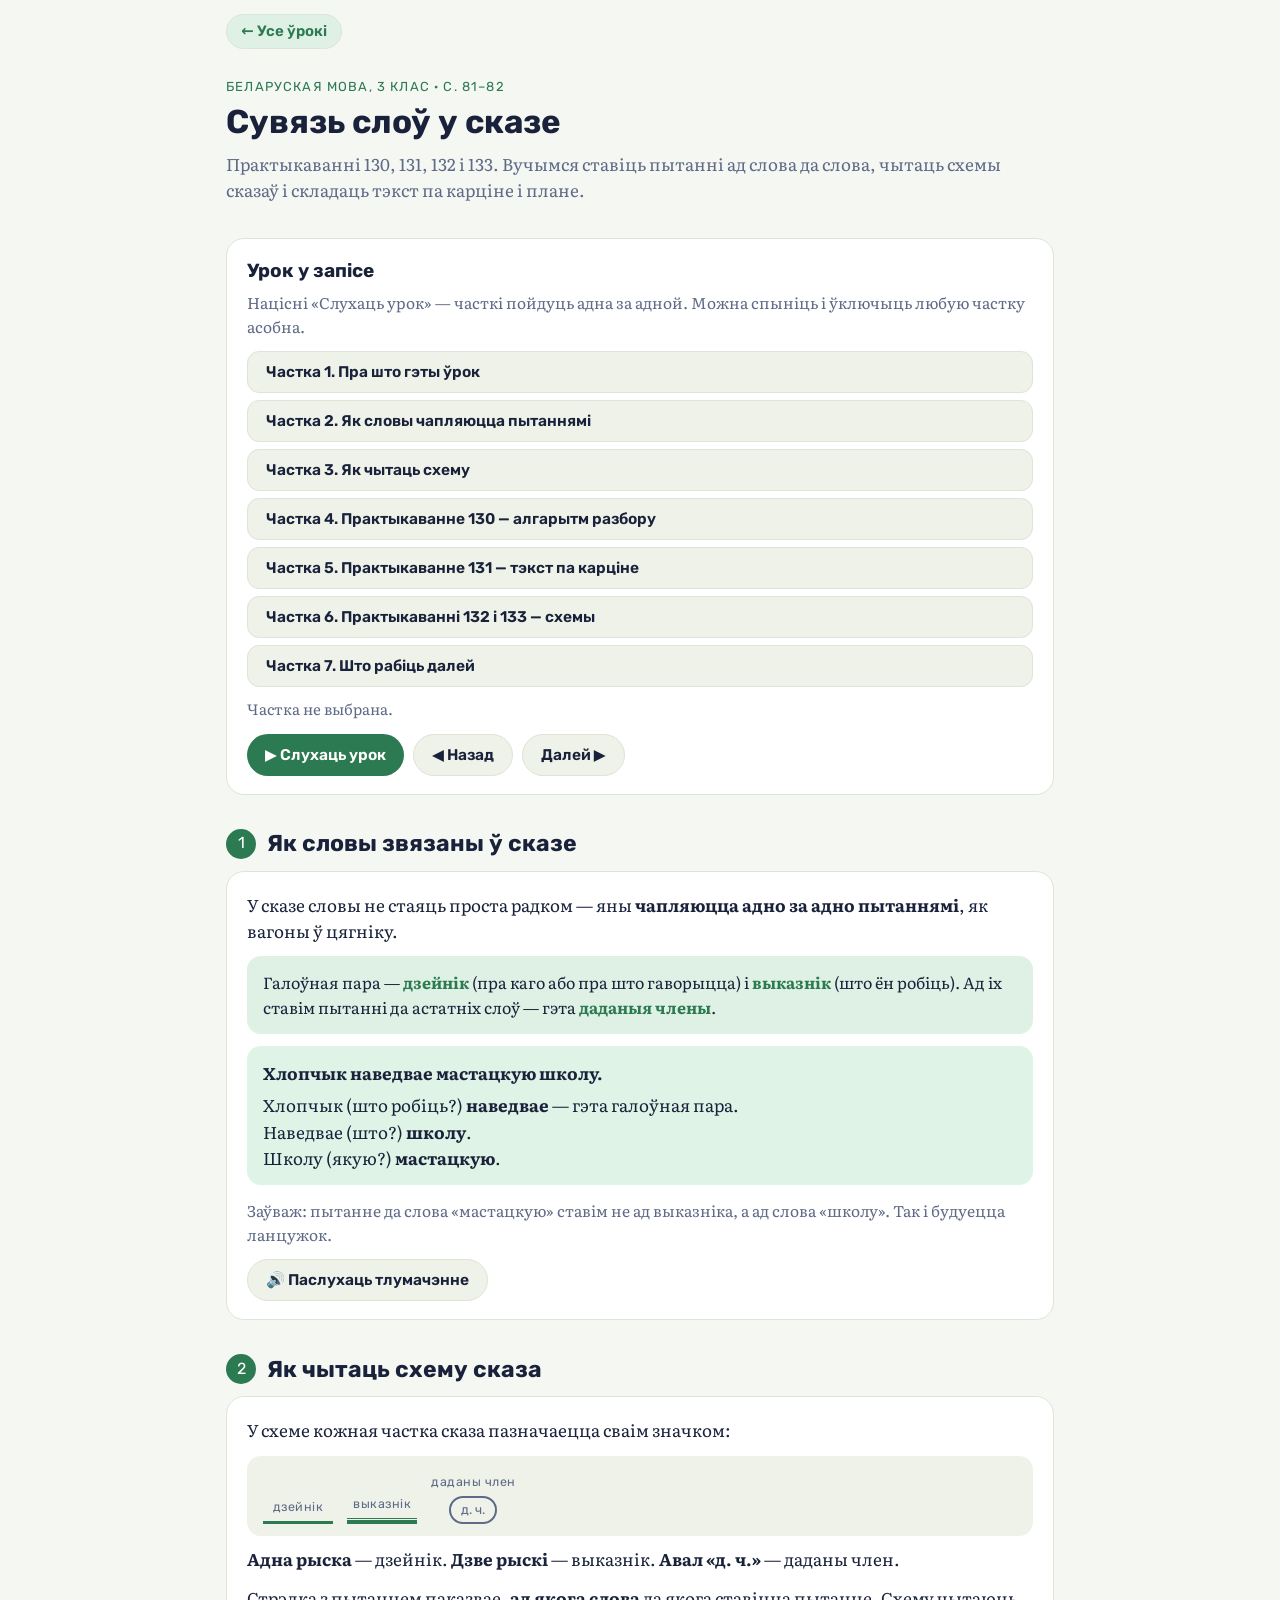
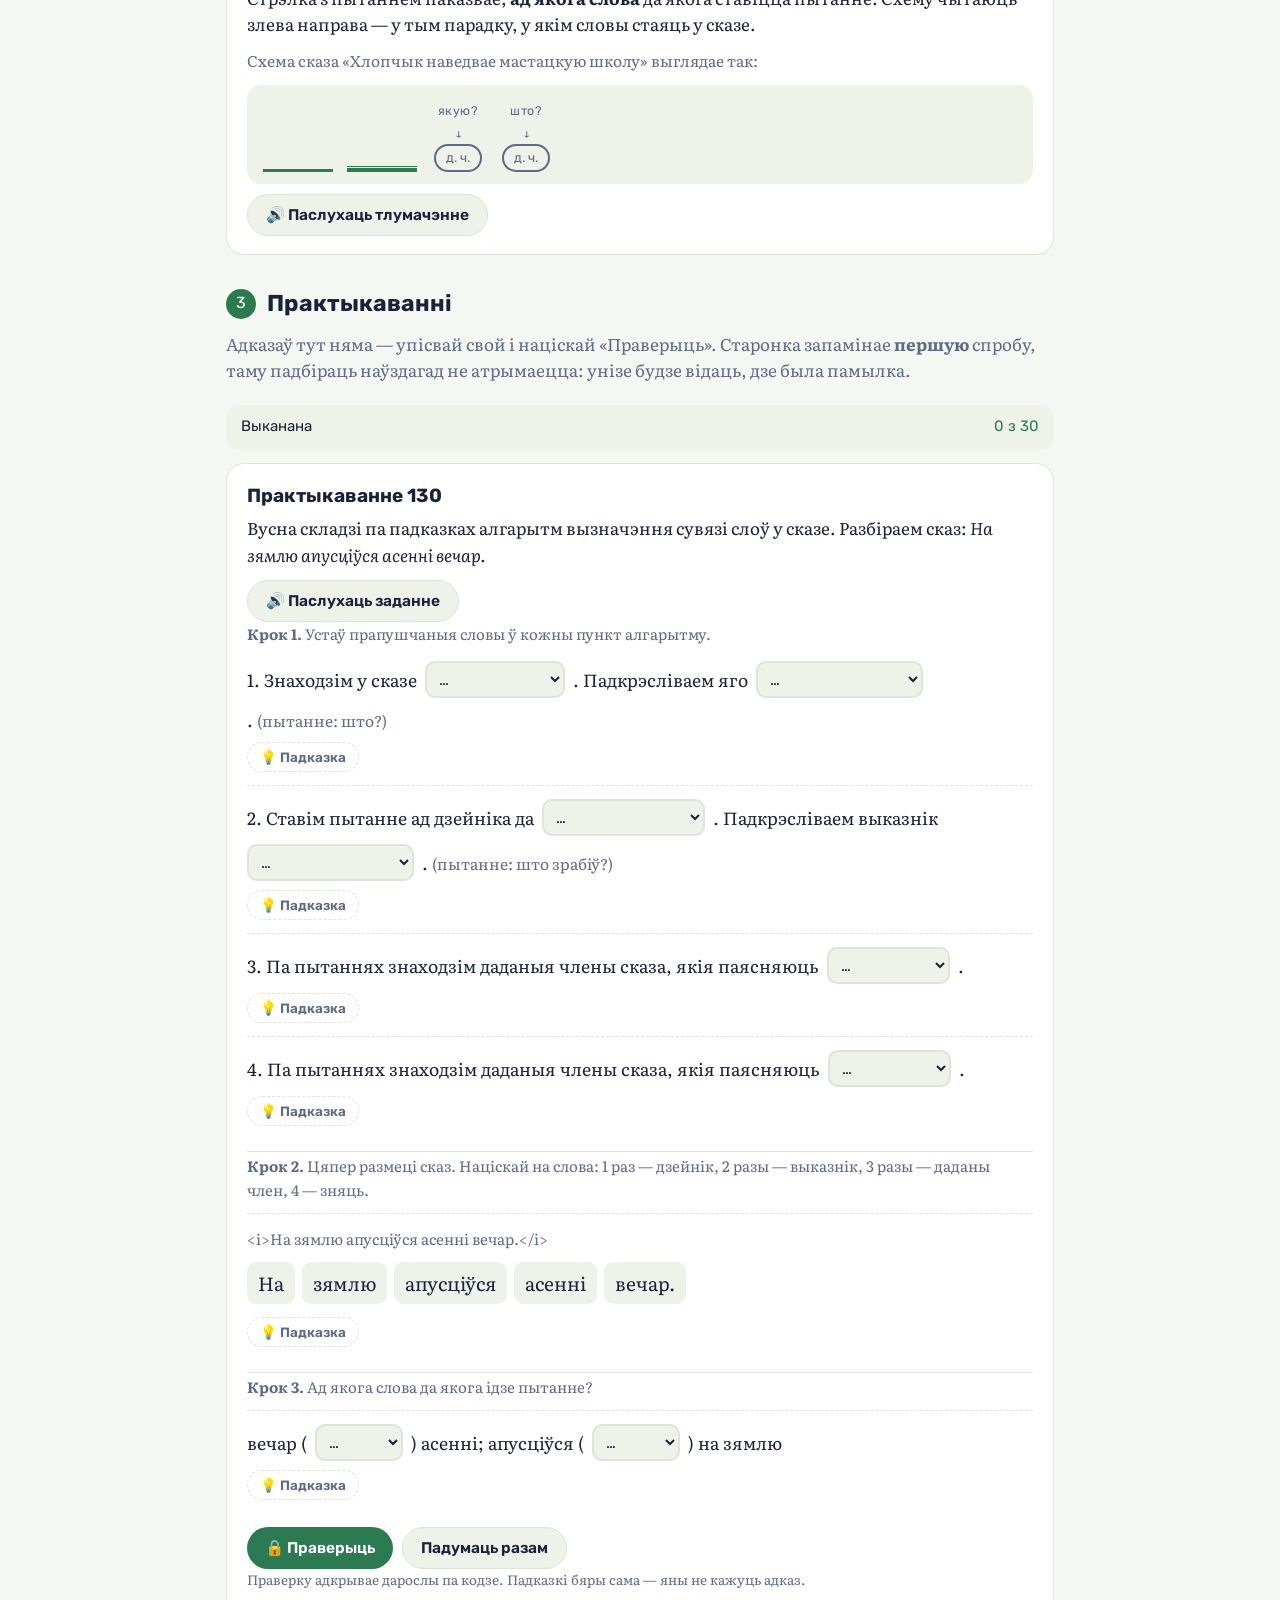
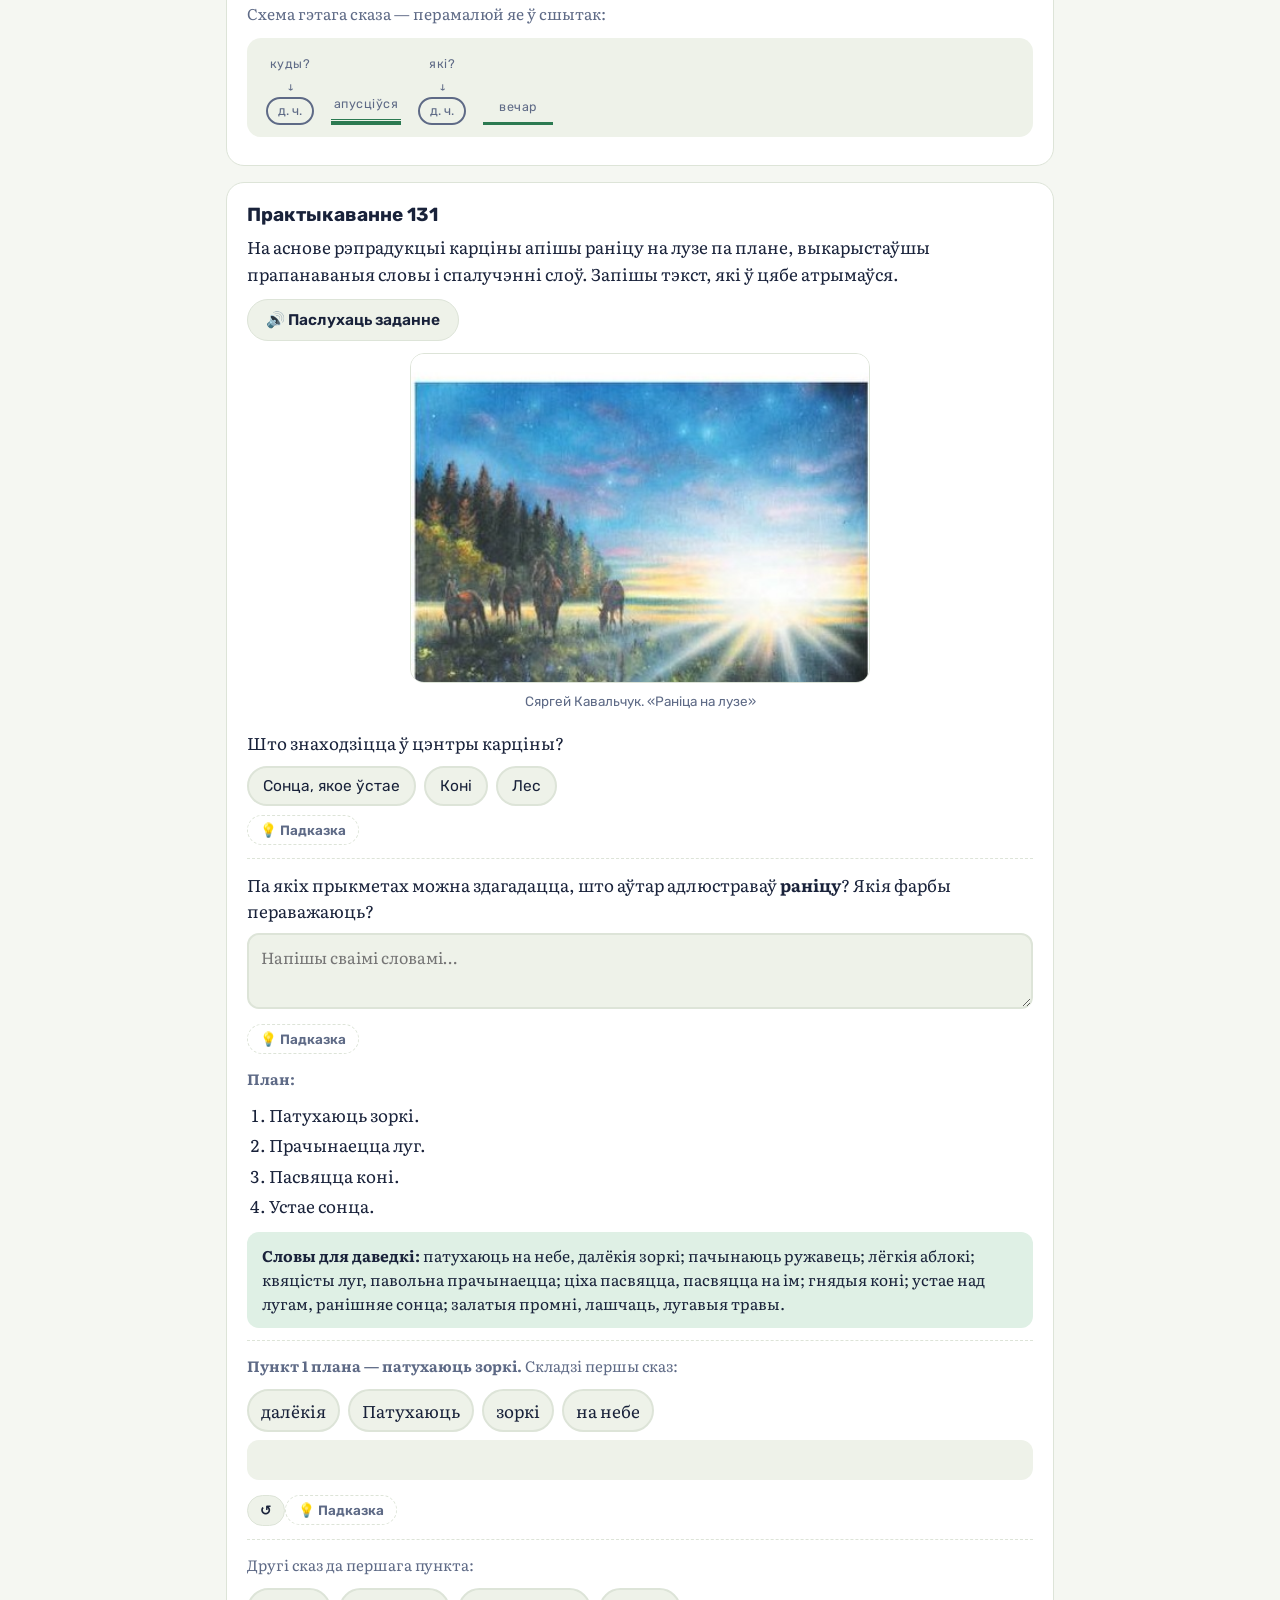
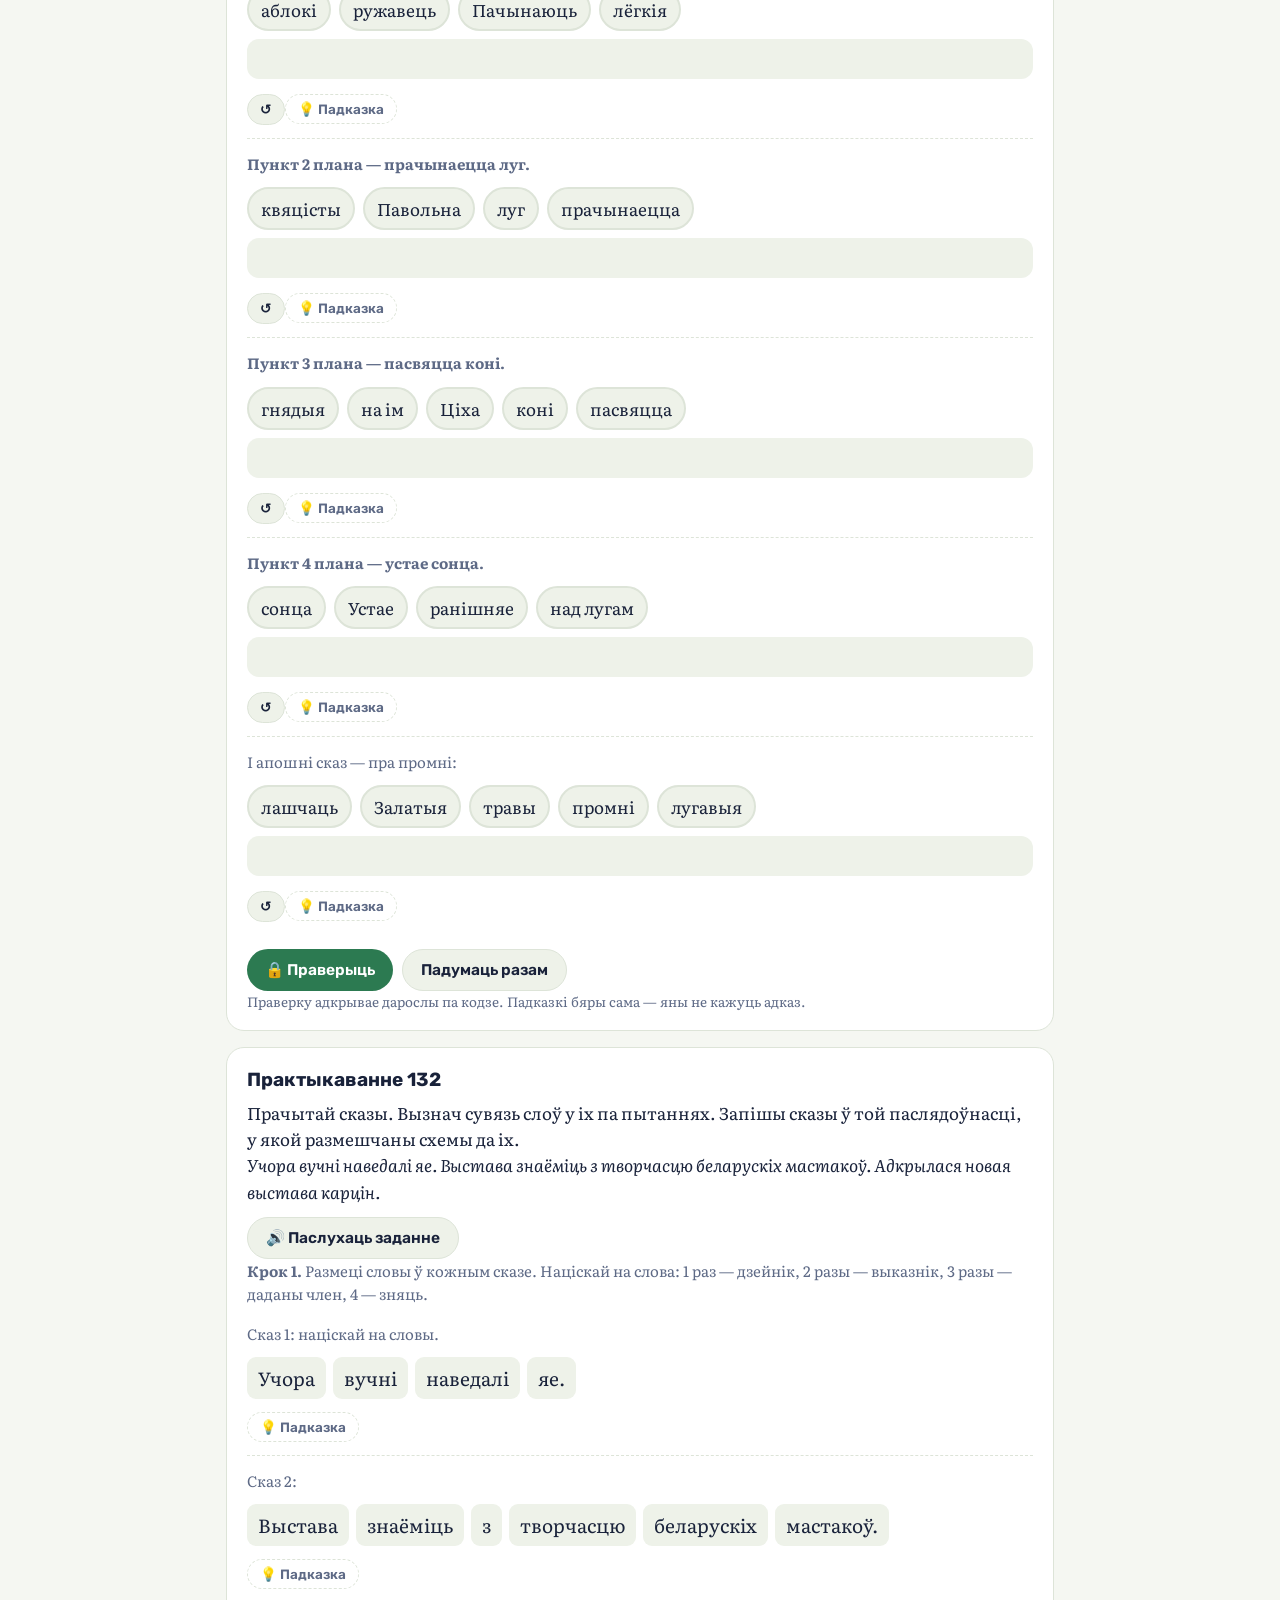
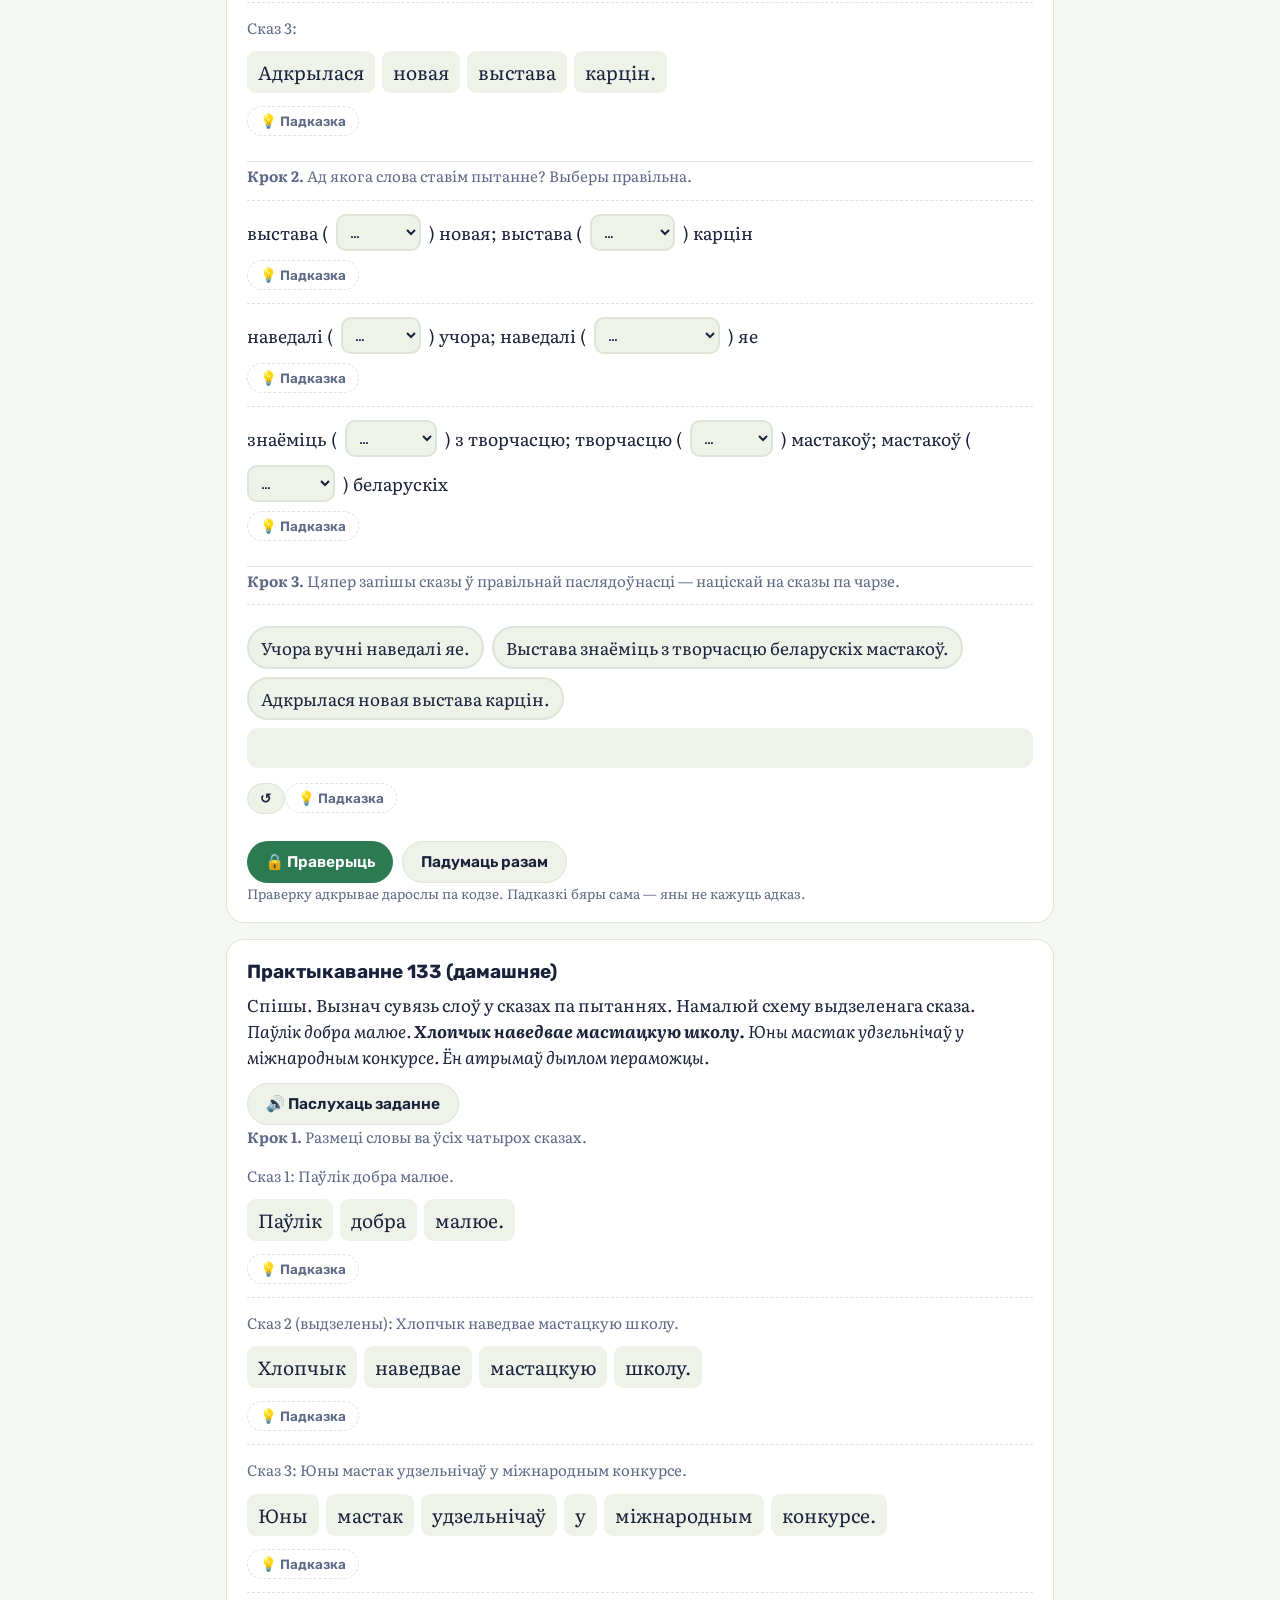
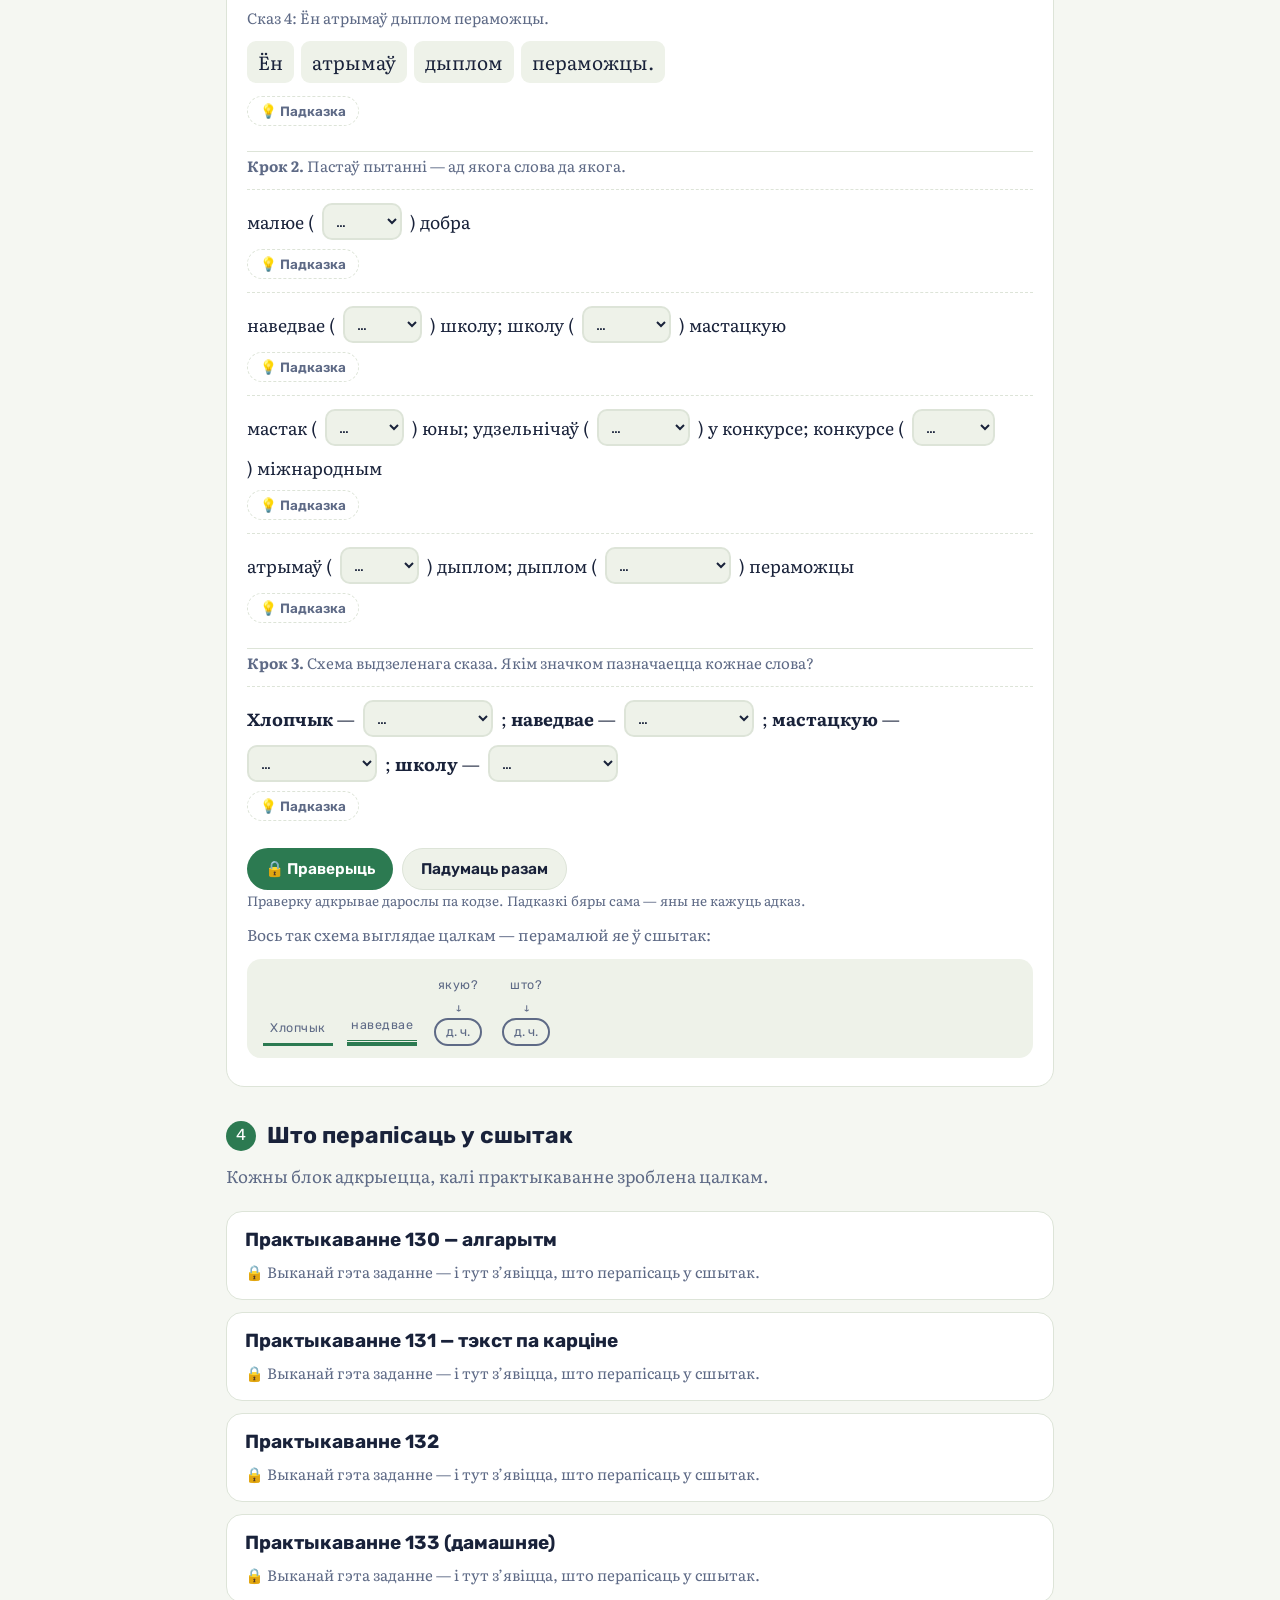
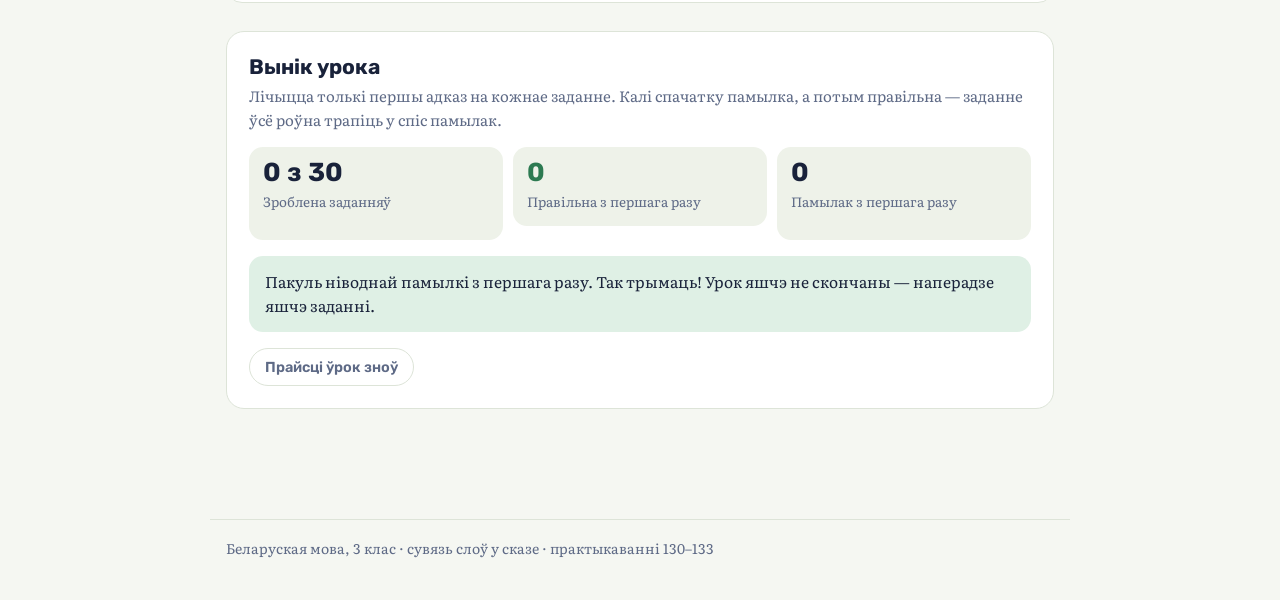
==== commit 52435bae: "Практыкаванне 130 и репродукция картины на странице - в «Сувязь слоў у сказе» добавлено практыкаванн" ====
--- a/belaruskaya-suvyaz.html
+++ b/belaruskaya-suvyaz.html
@@ -7,8 +7,8 @@
 <meta name="robots" content="noindex, nofollow">
 <title>Сувязь слоў у сказе</title>
 <link rel="stylesheet" href="https://fonts.googleapis.com/css2?family=Literata:opsz,wght@7..72,400;7..72,600;7..72,700&family=Rubik:wght@500;600;700&display=swap">
-<link rel="stylesheet" href="assets/lesson.css?v=9">
-<link rel="stylesheet" href="assets/uroki.css?v=9">
+<link rel="stylesheet" href="assets/lesson.css?v=15">
+<link rel="stylesheet" href="assets/uroki.css?v=15">
 <style>
 :root{ --bg:#f5f7f2; --surface-2:#eef2e9; --line:#dde4d8; --accent:#2c7a51; --accent-soft:#dff0e5;
        --font-body:"Literata",Georgia,serif; }
@@ -24,6 +24,13 @@
 .plan{margin:6px 0 12px;padding-left:22px}
 .plan li{margin:4px 0}
 .ref{background:var(--accent-soft);border-radius:12px;padding:12px 15px;font-size:15.5px;margin:0 0 12px}
+.pic{margin:12px 0 14px}
+.pic img{display:block;width:100%;max-width:460px;margin:0 auto;border-radius:14px;border:1px solid var(--line)}
+.pic figcaption{font-family:var(--font-head);font-size:13.5px;color:var(--muted);text-align:center;margin-top:8px}
+.algo{counter-reset:a;margin:0;padding:0;list-style:none}
+.algo li{counter-increment:a;position:relative;padding:9px 0 9px 40px;border-top:1px solid var(--line)}
+.algo li:first-child{border-top:none}
+.algo li::before{content:counter(a);position:absolute;left:0;top:8px;width:26px;height:26px;border-radius:50%;background:var(--accent);color:#0f1411;font-family:var(--font-head);font-size:14px;display:flex;align-items:center;justify-content:center}
 @media (max-width:620px){
   .scheme{flex-wrap:nowrap;overflow-x:auto;gap:9px;padding:14px 12px 10px;-webkit-overflow-scrolling:touch}
   .slot{min-width:46px}
@@ -31,8 +38,8 @@
   .bar.p{width:54px}
 }
 </style>
-<script src="assets/uroki.js?v=9"></script>
-<script src="assets/lesson.js?v=9"></script>
+<script src="assets/uroki.js?v=15"></script>
+<script src="assets/lesson.js?v=15"></script>
 </head>
 <body>
 <div class="homebar"><a href="./">← Усе ўрокі</a></div>
@@ -40,7 +47,7 @@
 
   <p class="kicker">Беларуская мова, 3 клас · с. 81–82</p>
   <h1>Сувязь слоў у сказе</h1>
-  <p class="lead">Практыкаванні 131, 132 і 133. Вучымся ставіць пытанні ад слова да слова, чытаць схемы сказаў і складаць тэкст па карціне і плане.</p>
+  <p class="lead">Практыкаванні 130, 131, 132 і 133. Вучымся ставіць пытанні ад слова да слова, чытаць схемы сказаў і складаць тэкст па карціне і плане.</p>
 
   <section class="sec">
     <div class="card">
@@ -103,7 +110,7 @@
 
   <div id="uroki-result"></div>
 </div>
-<footer>Беларуская мова, 3 клас · сувязь слоў у сказе · практыкаванні 131, 132, 133</footer>
+<footer>Беларуская мова, 3 клас · сувязь слоў у сказе · практыкаванні 130–133</footer>
 
 <script>
 (function(){
@@ -114,14 +121,91 @@
  {t:'Пра што гэты ўрок', s:'Тема урока — сувязь слоў у сказе, то есть связь слов в предложении. Ты уже знаешь, что в предложении есть галоўныя члены — дзейнік и выказнік, и даданыя члены. Теперь научимся показывать, как слова связаны между собой, и читать схемы предложений. А ещё составим текст по картине и плану.'},
  {t:'Як словы чапляюцца пытаннямі', s:'Слова в предложении не просто стоят в ряд — они цепляются друг за друга вопросами, как вагоны. Возьмём сказ: Хлопчык наведвае мастацкую школу. Сначала находим главную пару. Пра каго гаворыцца? Пра хлопчыка. Значит, хлопчык — дзейнік. Хлопчык што робіць? Наведвае. Это выказнік. Теперь от них ставим вопросы дальше. Наведвае што? Школу. И вот самое важное: вопрос к слову мастацкую ставим не от выказніка, а от слова школу. Школа якая? Мастацкая. Вопрос всегда ставят от того слова, с которым слово связано по смыслу.'},
  {t:'Як чытаць схему', s:'Теперь про схемы. В схеме каждая часть предложения обозначается своим значком. Адна рыска — это дзейнік. Дзве рыскі — выказнік. Авал с буквами дэ чэ — даданы член. Стрелка с вопросом показывает, от какого слова к какому ставится вопрос. Схему читают слева направо, в том же порядке, в каком слова стоят в предложении. Поэтому, если надо записать предложения в порядке схем, смотри: сколько значков в схеме, в каком они порядке и какие вопросы.'},
+ {t:'Практыкаванне 130 — алгарытм разбору', s:'Практыкаванне сто трыццаць. Тут надо вслух составить алгоритм — то есть порядок действий, по которому определяют связь слов в предложении. Порядок всегда один и тот же, запомни его. Первое: находим дзейнік и подчёркиваем одной чертой. Второе: ставим вопрос от дзейніка к выказніку и подчёркиваем выказнік двумя чертами. Третье: по вопросам находим даданыя члены, которые поясняют дзейнік. Четвёртое: по вопросам находим даданыя члены, которые поясняют выказнік. Разбирать будем сказ: На зямлю апусціўся асенні вечар. А в конце нарисуем его схему.'},
  {t:'Практыкаванне 131 — тэкст па карціне', s:'Практыкаванне сто трыццаць адно. На странице репродукция картины: раніца на лузе. Есть план из четырёх пунктов: Патухаюць зоркі. Прачынаецца луг. Пасвяцца коні. Устае сонца. И есть словы для даведкі — слова-подсказки. Задание: описать утро на лугу по плану, используя эти слова. На странице ты будешь складывать каждое предложение из слов — просто нажимай на слова в нужном порядке. Получится готовый текст, который потом перепишешь в сшытак.'},
  {t:'Практыкаванні 132 і 133 — схемы', s:'Практыкаванне сто трыццаць два. Там три предложения: Учора вучні наведалі яе. Выстава знаёміць з творчасцю беларускіх мастакоў. Адкрылася новая выстава карцін. Надо устно определить связь слов по вопросам, а потом записать предложения в том порядке, в каком даны схемы. Подсказка по смыслу: сначала выставка открылась, потом её посетили, и только потом говорится, с чем она знакомит. Обрати внимание на слово яе — она значит выстава, поэтому предложение с этим словом не может стоять первым. А практыкаванне сто трыццаць тры — домашнее. Там четыре предложения про Паўліка, их надо списать, определить связь слов и нарисовать схему выделенного предложения.'},
- {t:'Што рабіць далей', s:'Переходи к практыкаванням. Делай их по порядку и ничего не пропускай: сто трыццаць адно, сто трыццаць два, сто трыццаць тры. Впиши сразу тот ответ, в котором уверена: страница запоминает первую попытку. Внизу будет итог — сколько заданий сделано с первого раза и где были ошибки. Когда практыкаванне сделано полностью, откроется блок чыставіка — оттуда переписываешь в сшытак.'}
+ {t:'Што рабіць далей', s:'Переходи к практыкаванням. Делай их по порядку и ничего не пропускай: сто трыццаць, сто трыццаць адно, сто трыццаць два, сто трыццаць тры. Впиши сразу тот ответ, в котором уверена: страница запоминает первую попытку. Внизу будет итог — сколько заданий сделано с первого раза и где были ошибки. Когда практыкаванне сделано полностью, откроется блок чыставіка — оттуда переписываешь в сшытак.'}
 ]);
+
+/* ================= 130 ================= */
+var e130=Lesson.ex('130','Практыкаванне 130','Вусна складзі па падказках алгарытм вызначэння сувязі слоў у сказе. Разбіраем сказ: <i>На зямлю апусціўся асенні вечар.</i>',
+ 'Практыкаванне сто трыццаць. Складзі алгарытм вызначэння сувязі слоў у сказе. Алгарытм — гэта парадак дзеянняў, які заўсёды адзін і той жа. Разбіраць будзем сказ: На зямлю апусціўся асенні вечар. Падумай: з чаго пачынаюць разбор, што шукаюць другім, а што трэцім. У канцы размеці сказ і намалюй яго схему.');
+Lesson.note(e130,'<b>Крок 1.</b> Устаў прапушчаныя словы ў кожны пункт алгарытму.');
+Lesson.picks(e130,{label:'Пункт 1 алгарытму',
+  parts:['1. Знаходзім у сказе ',{q:'',opts:['дзейнік','выказнік','даданы член'],a:0,why:'Разбор заўсёды пачынаюць з дзейніка.'},'. Падкрэсліваем яго ',{q:'',opts:['адной рыскай','дзвюма рыскамі','авалам'],a:0,why:'Дзейнік — адна рыска.'},'. <span class="capt">(пытанне: што?)</span>'],
+  help:{ask:'Падумай, з чаго наогул пачынаецца сказ па сэнсе: спачатку трэба зразумець, пра каго ці пра што ў ім гаворыцца. Які член сказа адказвае на пытанні хто? што? І ўспомні, колькі рысак ставяць пад ім у схеме.'},
+  ok:'Знаходзім у сказе дзейнік. Падкрэсліваем яго адной рыскай.'});
+Lesson.picks(e130,{label:'Пункт 2 алгарытму',
+  parts:['2. Ставім пытанне ад дзейніка да ',{q:'',opts:['выказніка','даданага члена','прыназоўніка'],a:0,why:'Галоўная пара — дзейнік і выказнік.'},'. Падкрэсліваем выказнік ',{q:'',opts:['дзвюма рыскамі','адной рыскай','авалам'],a:0,why:'Выказнік — дзве рыскі.'},'. <span class="capt">(пытанне: што зрабіў?)</span>'],
+  help:{ask:'Дзейнік і яшчэ адзін член сказа складаюць галоўную пару — без іх сказа не будзе. Да каго ж ставяць пытанне адразу пасля дзейніка? І колькі рысак у гэтага члена ў схеме?'},
+  ok:'Ставім пытанне ад дзейніка да выказніка. Падкрэсліваем выказнік дзвюма рыскамі.'});
+Lesson.picks(e130,{label:'Пункт 3 алгарытму — пытанне «які?»',
+  parts:['3. Па пытаннях знаходзім даданыя члены сказа, якія паясняюць ',{q:'',opts:['дзейнік','выказнік','увесь сказ'],a:0,why:'Вечар (які?) асенні — пытанне ідзе ад дзейніка.'},'.'],
+  help:{ask:'Паглядзі на пытанне ў загалоўку пункта: «які?». Паспрабуй задаць яго па чарзе ад дзейніка і ад выказніка — ад якога слова яно гучыць натуральна?'},
+  ok:'Па пытаннях знаходзім даданыя члены сказа, якія паясняюць дзейнік.'});
+Lesson.picks(e130,{label:'Пункт 4 алгарытму — пытанне «куды?»',
+  parts:['4. Па пытаннях знаходзім даданыя члены сказа, якія паясняюць ',{q:'',opts:['выказнік','дзейнік','увесь сказ'],a:0,why:'Апусціўся (куды?) на зямлю — пытанне ідзе ад выказніка.'},'.'],
+  help:{ask:'Зноў паглядзі на пытанне: «куды?». Куды можа нешта апусціцца — гэта пытанне пра дзеянне ці пра прадмет? Ад якога члена сказа яго ставяць?'},
+  ok:'Па пытаннях знаходзім даданыя члены сказа, якія паясняюць выказнік.'});
+Lesson.hr(e130);
+Lesson.note(e130,'<b>Крок 2.</b> Цяпер размеці сказ. Націскай на слова: 1 раз — дзейнік, 2 разы — выказнік, 3 разы — даданы член, 4 — зняць.');
+Lesson.mark(e130,{hint:'<i>На зямлю апусціўся асенні вечар.</i>', words:[
+  {w:'На',r:2,why:'Прыназоўнік «на» ідзе разам са словам «зямлю».'},
+  {w:'зямлю',r:2,why:'Апусціўся (куды?) на зямлю — даданы член.'},
+  {w:'апусціўся',r:1,why:'Вечар (што зрабіў?) апусціўся — выказнік.'},
+  {w:'асенні',r:2,why:'Вечар (які?) асенні — даданы член.'},
+  {w:'вечар.',r:0,why:'Пра што гаворыцца? (што?) вечар — дзейнік.'}]});
+Lesson.hr(e130);
+Lesson.note(e130,'<b>Крок 3.</b> Ад якога слова да якога ідзе пытанне?');
+Lesson.picks(e130,{label:'Сувязь слоў у сказе',
+  parts:['вечар (',{q:'',opts:['які?','куды?','калі?'],a:0,why:'Вечар <b>які?</b> — асенні.'},') асенні; апусціўся (',{q:'',opts:['куды?','які?','чый?'],a:0,why:'Апусціўся <b>куды?</b> — на зямлю.'},') на зямлю'],
+  help:{ask:'Падстаўляй пытанні па чарзе і чытай уголас разам са словам: правільнае пытанне гучыць як звычайная фраза, а няправільнае — дзіўна.'},
+  ok:'Вечар (які?) асенні; апусціўся (куды?) на зямлю.'});
+Lesson.btns(e130);
+(function(){
+  var p=document.createElement('p'); p.className='capt';
+  p.innerHTML='Схема гэтага сказа — перамалюй яе ў сшытак:';
+  e130.card.appendChild(p);
+  var s=document.createElement('div'); s.className='scheme';
+  s.innerHTML='<div class="slot"><span class="qq">куды?</span><span class="arr">↓</span><span class="oval">д. ч.</span></div>'
+    +'<div class="slot"><span class="qq">апусціўся</span><span class="bar p"></span></div>'
+    +'<div class="slot"><span class="qq">які?</span><span class="arr">↓</span><span class="oval">д. ч.</span></div>'
+    +'<div class="slot"><span class="qq">вечар</span><span class="bar"></span></div>';
+  e130.card.appendChild(s);
+})();
+Lesson.clean('130','Практыкаванне 130 — алгарытм',[
+ '<b>Алгарытм вызначэння сувязі слоў у сказе:</b>',
+ '1. Знаходзім у сказе <b>дзейнік</b> (хто? што?). Падкрэсліваем яго <b>адной рыскай</b>.',
+ '2. Ставім пытанне ад дзейніка да <b>выказніка</b>. Падкрэсліваем выказнік <b>дзвюма рыскамі</b>.',
+ '3. Па пытаннях знаходзім даданыя члены сказа, якія паясняюць <b>дзейнік</b>.',
+ '4. Па пытаннях знаходзім даданыя члены сказа, якія паясняюць <b>выказнік</b>.',
+ 'Разбор: На зямлю <u class="underP">апусціўся</u> асенні <u class="underS">вечар</u>.',
+ 'Сувязь слоў: вечар (які?) асенні; апусціўся (куды?) на зямлю.',
+ 'Схема: <b>(д. ч. куды?) ═══ (д. ч. які?) ——</b>']);
 
 /* ================= 131 ================= */
 var e131=Lesson.ex('131','Практыкаванне 131','На аснове рэпрадукцыі карціны апішы раніцу на лузе па плане, выкарыстаўшы прапанаваныя словы і спалучэнні слоў. Запішы тэкст, які ў цябе атрымаўся.',
  'Практыкаванне сто трыццаць адно. Паглядзі на карціну: раніца на лузе. Вось план: патухаюць зоркі, прачынаецца луг, пасвяцца коні, устае сонца. Складзі па чарзе шэсць сказаў з прапанаваных слоў. Націскай на словы ў патрэбным парадку. Калі памылішся, націсні кружок са стрэлкай і пачні сказ спачатку.');
+(function(){
+  var fig=document.createElement('figure'); fig.className='pic';
+  var im=document.createElement('img');
+  im.src='assets/img/ranica-na-luze.jpg?v=15';
+  im.alt='Рэпрадукцыя карціны Сяргея Кавальчука «Раніца на лузе»';
+  im.loading='lazy';
+  var cap=document.createElement('figcaption');
+  cap.textContent='Сяргей Кавальчук. «Раніца на лузе»';
+  fig.appendChild(im); fig.appendChild(cap);
+  e131.card.appendChild(fig);
+})();
+Lesson.choice(e131,{q:'Што знаходзіцца ў цэнтры карціны?',
+ opts:['Сонца, якое ўстае','Коні','Лес'], a:0,
+ help:{ask:'Паглядзі на карціну і знайдзі самае светлае месца — туды найперш трапляе позірк. Ад чаго разыходзяцца промні?'},
+ why:'У цэнтры — сонца: ад яго разыходзяцца залатыя промні.',
+ no:{1:'Коні стаяць збоку, злева.',2:'Лес таксама злева, а не ў цэнтры.'}});
+Lesson.free(e131,{q:'Па якіх прыкметах можна здагадацца, што аўтар адлюстраваў <b>раніцу</b>? Якія фарбы пераважаюць?',
+ ph:'Напішы сваімі словамі…', min:6,
+ help:{ask:'Пералічы, што ты бачыш на карціне і чаго на ёй яшчэ не было б удзень ці ўвечары: што робіцца з зоркамі, дзе стаіць сонца, якое святло кладзецца на траву. Потым назаві два-тры колеры, якіх на карціне больш за ўсё.'},
+ hint:'Напішы не менш за шэсць слоў: што ты бачыш на небе, дзе сонца і якія колеры пераважаюць.'});
 Lesson.note(e131,'<b>План:</b>');
 (function(){
   var ol=document.createElement('ol'); ol.className='plan';
